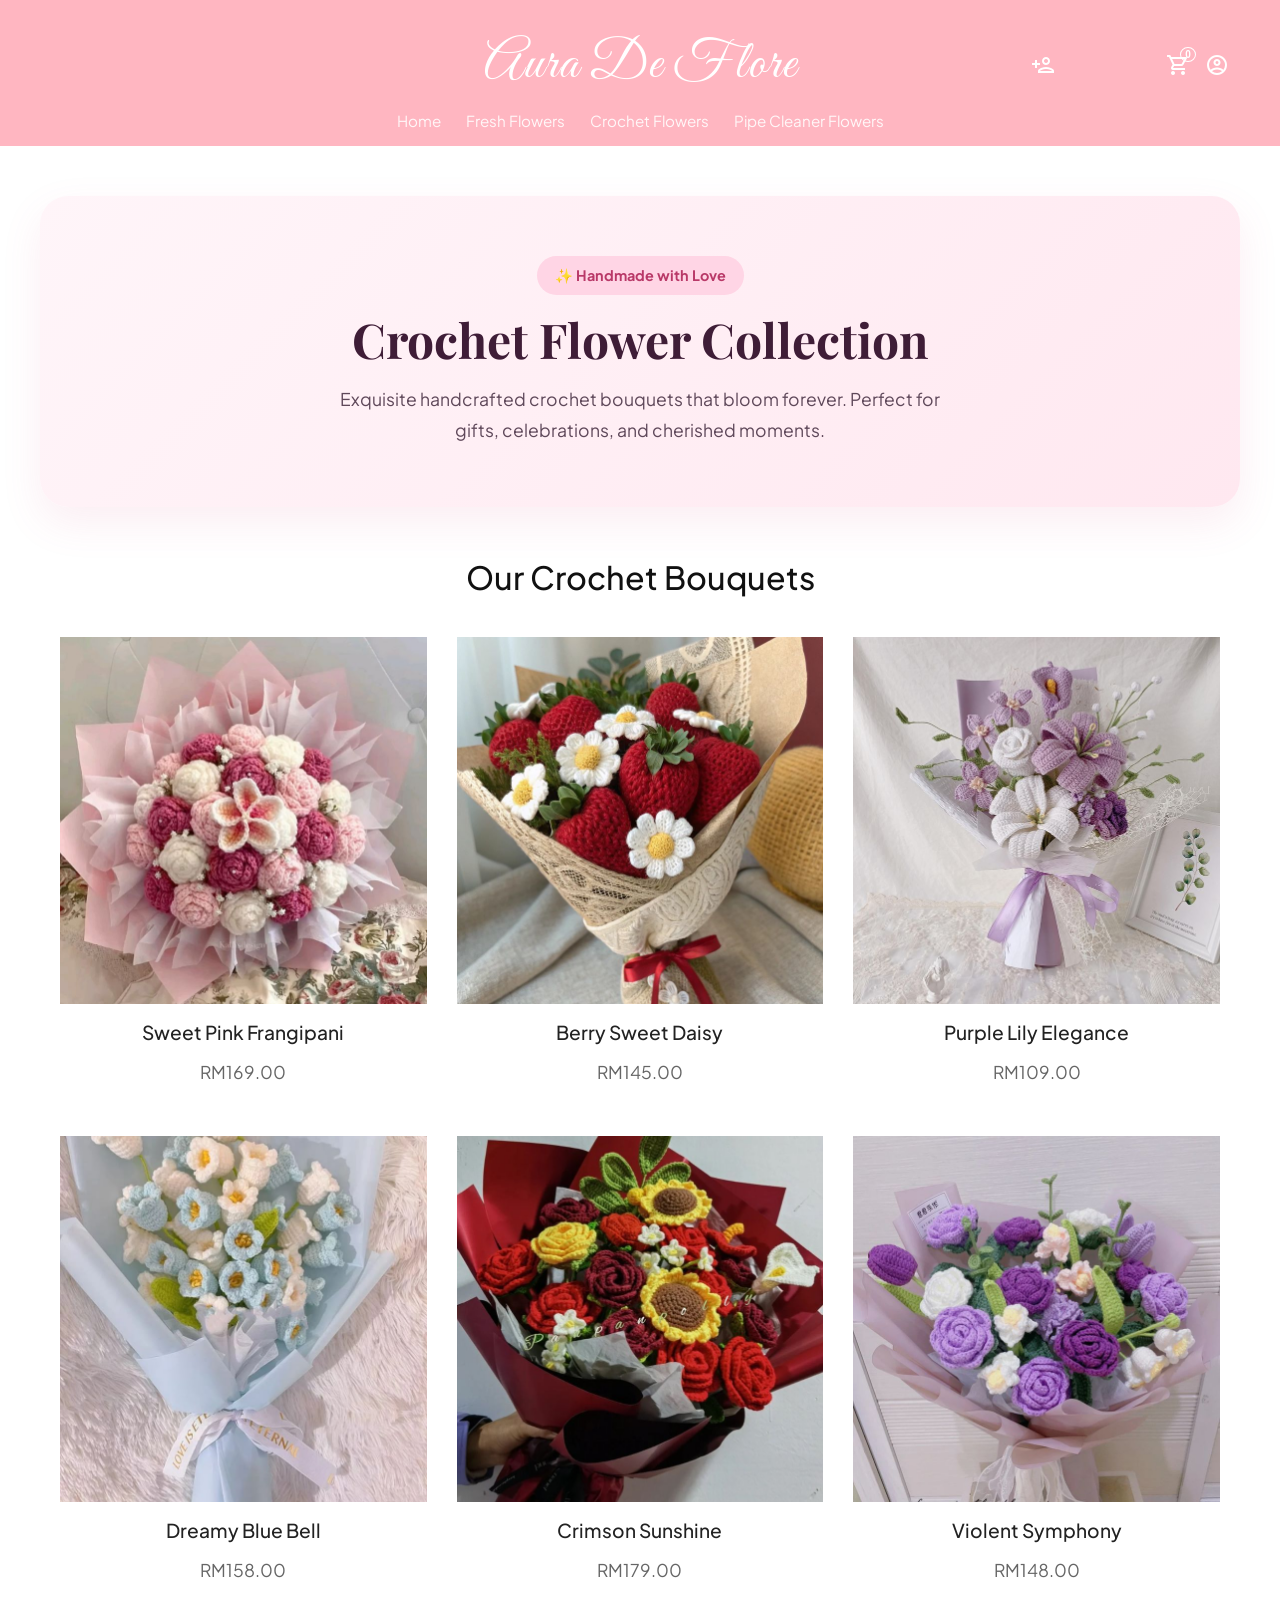
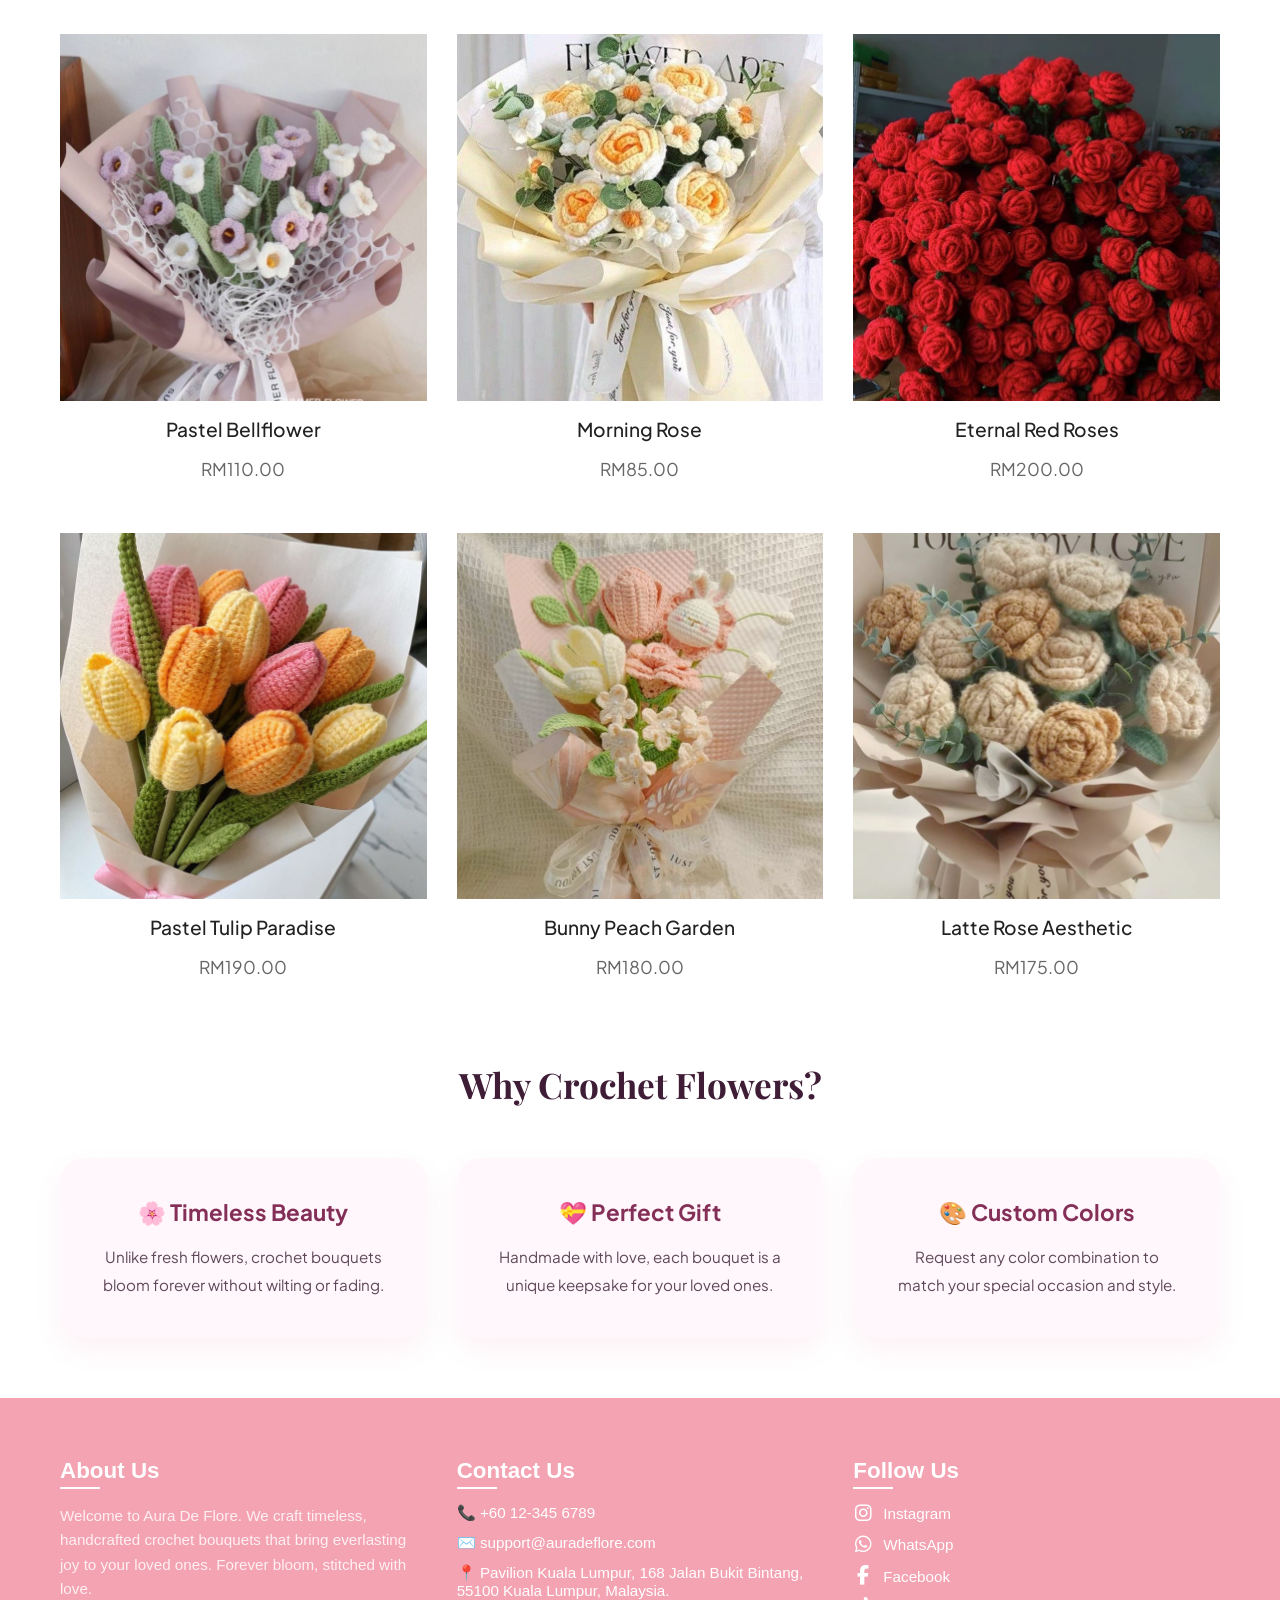
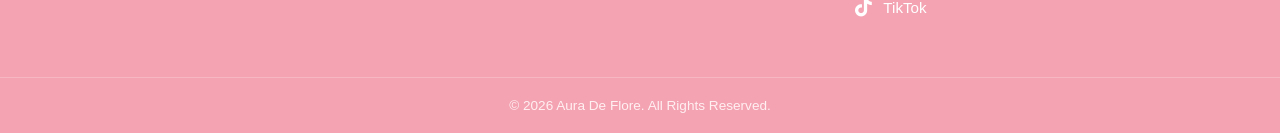
==== Crochetflower.html @ 22af2b73 "Add files via upload" ====
<!DOCTYPE html>
<html lang="en">
    <head>
        <meta charset="UTF-8">
        <meta name="viewport" content="width=device-width, initial-scale=1.0">
        <title>Aura De Flore - Crochet Flowers</title>
        <link rel="icon" type="image/png" href="flower image/9.jpg">
        <link href="https://fonts.googleapis.com/icon?family=Material+Icons+Outlined" rel="stylesheet">
        <link href="https://fonts.googleapis.com/css2?family=Plus+Jakarta+Sans:wght@300;400;500;600;700&family=Playfair+Display:wght@700&family=Great+Vibes&display=swap" rel="stylesheet">
        <link rel="stylesheet" href="https://cdnjs.cloudflare.com/ajax/libs/font-awesome/6.4.0/css/all.min.css">
        <link rel="stylesheet" href="crochet.css">
        <link rel="stylesheet" href="style.css">
    </head>
    <body>
        <header class="klcg-header">
            <div class="header-top">
                <div class="logo-text">Aura De Flore</div>
    
            <div class="header-icons">
                <button class="icon-btn">
                    <span class="material-icons-outlined">person_add_alt</span>
                </button>
                <button class="icon-btn">
                    <span class="material-icons-outlined">shopping_cart</span>
                    <span class="cart-badge">0</span>
                </button>
                <button class="icon-btn">
                    <span class="material-icons-outlined">account_circle</span>
                </button>
            </div>
        </div>
            <nav>
                <ul class="header-nav">
                    <li><a href="Homepage.html" class="nav-link">Home</a></li>
                    <li><a href="Freshflower.html" class="nav-link">Fresh Flowers</a></li>
                    <li><a href="Crochetflower.html" class="nav-link">Crochet Flowers</a></li>
                    <li><a href="Pipeflower.html" class="nav-link">Pipe Cleaner Flowers</a></li>
                </ul>
            </nav>
        </header>

        <main>
            <section class="crochet-hero">
                <div class="hero-content">
                    <span class="hero-badge">✨ Handmade with Love</span>
                    <h1 class="hero-title">Crochet Flower Collection</h1>
                    <p class="hero-description">Exquisite handcrafted crochet bouquets that bloom forever. Perfect for gifts, celebrations, and cherished moments.</p>
                </div>
            </section>

            <section class="products-section">
                <h2 class="section-title">Our Crochet Bouquets</h2>
                <div class="products-grid">
                    <div class="product-card">
                        <div class="product-image-box">
                            <img src="flower image/1.jpg" alt="Purple Crochet Bouquet">
                        </div>
                        <h3 class="product-title">Sweet Pink Frangipani</h3>
                        <p class="product-price">RM169.00</p>
                    </div>

                    <div class="product-card">
                        <div class="product-image-box">
                            <img src="flower image/2.jpg" alt="Pink Crochet Bouquet">
                        </div>
                        <h3 class="product-title">Berry Sweet Daisy</h3>
                        <p class="product-price">RM145.00</p>
                    </div>

                    <div class="product-card">
                        <div class="product-image-box">
                            <img src="flower image/3.jpg" alt="Tulip Crochet Bouquet">
                        </div>
                        <h3 class="product-title">Purple Lily Elegance</h3>
                        <p class="product-price">RM109.00</p>
                    </div>

                    <div class="product-card">
                        <div class="product-image-box">
                            <img src="flower image/4.jpg" alt="Mixed Crochet Flowers">
                        </div>
                        <h3 class="product-title">Dreamy Blue Bell</h3>
                        <p class="product-price">RM158.00</p>
                    </div>

                    <div class="product-card">
                        <div class="product-image-box">
                            <img src="flower image/5.jpg" alt="Combo Bouquet 1">
                        </div>
                        <h3 class="product-title">Crimson Sunshine</h3>
                        <p class="product-price">RM179.00</p>
                    </div>

                    <div class="product-card">
                        <div class="product-image-box">
                            <img src="flower image/6.jpg" alt="Combo Bouquet 2">
                        </div>
                        <h3 class="product-title">Violent Symphony</h3>
                        <p class="product-price">RM148.00</p>
                    </div>

                    <div class="product-card">
                        <div class="product-image-box">
                            <img src="flower image/7.jpg" alt="Combo Bouquet 3">
                        </div>
                        <h3 class="product-title">Pastel Bellflower</h3>
                        <p class="product-price">RM110.00</p>
                    </div>

                    <div class="product-card">
                        <div class="product-image-box">
                            <img src="flower image/8.jpg" alt="Blush Tulip">
                        </div>
                        <h3 class="product-title">Morning Rose</h3>
                        <p class="product-price">RM85.00</p>
                    </div>

                    <div class="product-card">
                        <div class="product-image-box">
                            <img src="flower image/9.jpg" alt="Sunny Crochet">
                        </div>
                        <h3 class="product-title">Eternal Red Roses</h3>
                        <p class="product-price">RM200.00</p>
                    </div>

                    <div class="product-card">
                        <div class="product-image-box">
                            <img src="flower image/10.jpg" alt="Red Crochet">
                        </div>
                        <h3 class="product-title">Pastel Tulip Paradise</h3>
                        <p class="product-price">RM190.00</p>
                    </div>

                    <div class="product-card">
                        <div class="product-image-box">
                            <img src="flower image/11.jpg" alt="Pipe Cleaner Flowers">
                        </div>
                        <h3 class="product-title">Bunny Peach Garden</h3>
                        <p class="product-price">RM180.00</p>
                    </div>

                    <div class="product-card">
                        <div class="product-image-box">
                            <img src="flower image/12.jpg" alt="Colorful Flowers">
                        </div>
                        <h3 class="product-title">Latte Rose Aesthetic</h3>
                        <p class="product-price">RM175.00</p>
                    </div>
                </div>
            </section>

            <section class="about-crochet">
                <h2>Why Crochet Flowers?</h2>
                <div class="about-grid">
                    <div class="about-item">
                        <h3>🌸 Timeless Beauty</h3>
                        <p>Unlike fresh flowers, crochet bouquets bloom forever without wilting or fading.</p>
                    </div>
                    <div class="about-item">
                        <h3>💝 Perfect Gift</h3>
                        <p>Handmade with love, each bouquet is a unique keepsake for your loved ones.</p>
                    </div>
                    <div class="about-item">
                        <h3>🎨 Custom Colors</h3>
                        <p>Request any color combination to match your special occasion and style.</p>
                    </div>
                </div>
            </section>
        </main>

        <footer class="main-footer">
            <div class="footer-container">
                <div class="footer-column about-col">
                    <h3>About Us</h3>
                    <p>Welcome to Aura De Flore. We craft timeless, handcrafted crochet bouquets that bring everlasting joy to your loved ones. Forever bloom, stitched with love.</p>
                </div>
                <div class="footer-column contact-col">
                    <h3>Contact Us</h3>
                    <p class="contact-item">📞 +60 12-345 6789</p>
                    <p class="contact-item">✉️ support@auradeflore.com</p>
                    <p class="contact-item">📍 Pavilion Kuala Lumpur, 168 Jalan Bukit Bintang, 55100 Kuala Lumpur, Malaysia.</p>
                </div>
                <div class="footer-column social-col">
                    <h3>Follow Us</h3>
                    <div class="social-icons">
                        <a href="https://instagram.com" target="_blank" class="social-btn">
                            <i class="fab fa-instagram"></i> <span>Instagram</span>
                        </a>
                        <a href="https://wa.me/60123456789" target="_blank" class="social-btn">
                            <i class="fab fa-whatsapp"></i> <span>WhatsApp</span>
                        </a>
                        <a href="https://facebook.com" target="_blank" class="social-btn">
                            <i class="fab fa-facebook-f"></i> <span>Facebook</span>
                        </a>
                        <a href="https://tiktok.com" target="_blank" class="social-btn">
                            <i class="fab fa-tiktok"></i> <span>TikTok</span>
                        </a>
                    </div>
                </div>
            </div>
            <div class="footer-bottom">
                <p>&copy; 2026 Aura De Flore. All Rights Reserved.</p>
            </div>
        </footer>
    </body>
</html>
---- crochet.css ----
/* Crochet-specific styles (restored) */
.crochet-hero {
    max-width: 1200px;
    margin: 50px auto;
    padding: 60px 20px;
    text-align: center;
    background: linear-gradient(135deg, #fff5f9 0%, #ffe8f0 100%);
    border-radius: 28px;
    box-shadow: 0 16px 40px rgba(212, 91, 136, 0.1);
}

.hero-badge {
    display: inline-block;
    background-color: #ffd5e5;
    color: #b93968;
    padding: 10px 18px;
    border-radius: 999px;
    font-weight: 700;
    margin-bottom: 18px;
    font-size: 0.9rem;
}

.hero-title {
    font-family: 'Playfair Display', serif;
    font-size: 3rem;
    color: #3f1d37;
    margin-bottom: 18px;
    line-height: 1.1;
}

.hero-description {
    font-size: 1.1rem;
    color: #5f485a;
    max-width: 600px;
    margin: 0 auto;
    line-height: 1.8;
}

.about-crochet {
    max-width: 1200px;
    margin: 60px auto;
    padding: 0 20px;
}

.about-crochet h2 {
    font-size: 2.2rem;
    text-align: center;
    margin-bottom: 50px;
    color: #3f1d37;
    font-family: 'Playfair Display', serif;
}

.about-grid {
    display: grid;
    grid-template-columns: repeat(3, 1fr);
    gap: 30px;
}

.about-item {
    background-color: #fff7fb;
    padding: 40px;
    border-radius: 24px;
    text-align: center;
    box-shadow: 0 12px 28px rgba(212, 91, 136, 0.08);
    transition: transform 0.3s ease;
}

.about-item:hover {
    transform: translateY(-6px);
}

.about-item h3 {
    font-size: 1.4rem;
    color: #842f57;
    margin-bottom: 16px;
}

.about-item p {
    color: #5f485a;
    line-height: 1.8;
    font-size: 0.95rem;
}
.header-top {
    display: flex;
    justify-content: space-between; /* Agihkan ruang sama rata antara Kiri, Tengah, Kanan */
    align-items: center;            /* Paksa semua benda duduk sebaris tegak (vertical center) */
    position: relative;
    width: 100%;
    padding: 20px 4%;               /* Lebih ruang atas/bawah untuk header top */
    min-height: 90px;               /* Pastikan header top tidak terlalu rapat */
    box-sizing: border-box;
}
---- style.css ----
* {
    margin: 0;
    padding: 0;
    box-sizing: border-box;
}

body {
    font-family: 'Plus Jakarta Sans', sans-serif;
    background-color: #ffffff;
}


.klcg-header {
    background-color: lightpink; 
    color: #ffffff;
    padding: 20px 4% 15px 4%;
    width: 100%;
}


.header-top {
    display: flex;
    justify-content: space-between; 
    align-items: center;         
    position: relative;
    width: 100%;
    padding: 15px 4%;               
    box-sizing: border-box;
    
}

.menu-btn-left {
    
    position:static;
    background: none;
    border: none;
    color: #ffffff;         
    cursor: pointer;
    display: flex;
    align-items: center;
    z-index: 20;
    flex: 1;                        
    justify-content: flex-start;    
}



.logo-text {
    font-family: 'Great Vibes', cursive; 
    font-size: 3.4rem; 
    font-weight: normal;
    letter-spacing: 1px;
    text-align:center;
    
    
    position: absolute;
    left: 50%;
    top: 50%;
    transform: translate(-50%, -50%); 
    
    width: auto;
    white-space: nowrap;            
    z-index: 10;
    
}

.header-icons {
    position: absolute;
    right: 0;
    display: flex;
    gap: 15px;
    align-items: center;
    justify-content: flex-end;
}

.icon-btn {
    background: none;
    border: none;
    color: #ffffff;
    cursor: pointer;
    position: relative;
    display: flex;
    align-items: center;
    justify-content: center;
}

.cart-badge {
    position: absolute;
    top: -6px;
    right: -6px;
    background-color: transparent;
    border: 1px solid #ffffff;
    color: #ffffff;
    font-size: 10px;
    padding: 1px 4px;
    border-radius: 50%;
    font-weight: 600;
}

.header-nav {
    display: flex;
    justify-content: center;
    gap: 25px;
    list-style: none;
}

.nav-link {
    color: #ffffff;
    text-decoration: none;
    font-size: 0.95rem;
    font-weight: 400;
    opacity: 0.9;
    transition: opacity 0.2s;
}

.nav-link:hover {
    opacity: 1;
    text-decoration: underline;
}


.banner-container {
    max-width: 1200px;
    margin: 30px auto;
    padding: 0 20px;
}


.hero-slider {
    width: 100%;
    position: relative;
    border-radius: 24px; 
    overflow: hidden;    
    box-shadow: 0 8px 24px rgba(0,0,0,0.05);
}

.slider-wrapper {
    display: flex;
    width: 100%;
    transition: transform 0.5s ease-in-out; 
}

.slide-item {
    min-width: 100%; 
    box-sizing: border-box;
}

.slide-item img {
    width: 100%;
    height: 380px;     
    object-fit: cover; 
    display: block;
}

/* Style Butang Kiri & Kanan */
.slider-btn {
    position: absolute;
    top: 50%;
    transform: translateY(-50%);
    background: rgba(255, 255, 255, 0.6);
    color: #333;
    border: none;
    font-size: 1.5rem;
    padding: 12px 16px;
    cursor: pointer;
    border-radius: 50%;
    transition: background 0.2s;
    z-index: 10;
}

.slider-btn:hover {
    background: rgba(255, 255, 255, 0.9);
}

.prev-btn { left: 15px; }
.next-btn { right: 15px; }


@media (max-width: 768px) {
    .slide-item img { height: 220px; }
    .slider-btn { padding: 8px 12px; font-size: 1rem; }
}

@media (max-width: 768px) {
    .logo-text {
        font-size: 1.8rem;
    }
    .header-nav {
        gap: 12px;
        flex-wrap: wrap;
    }
    .nav-link {
        font-size: 0.85rem;
    }
    .hero-banner-box img {
        height: 250px; 
    }
}


.products-section {
    max-width: 1200px;
    margin: 50px auto;
    padding: 0 20px;
}

.section-title {
    text-align: center;
    font-size: 2rem;
    font-weight: 500;
    margin-bottom: 40px;
    color: #111111;
}


.products-grid {
    display: grid;
    grid-template-columns: repeat(3, 1fr); 
    gap: 30px; 
}

.product-card {
    display: flex;
    flex-direction: column;
}

.product-image-box {
    width: 100%;
    aspect-ratio: 1 / 1; 
    overflow: hidden;
    margin-bottom: 15px;
}

.product-image-box img {
    width: 100%;
    height: 100%;
    object-fit: cover;
    display: block;
    transition: transform 0.3s ease;
}

.product-card:hover .product-image-box img {
    transform: scale(1.03);
}

.product-title {
    font-size: 1.2rem;
    font-weight: 500;
    line-height: 1.4;
    margin-bottom: 15px;
    color: #222222;
}

.product-price {
    font-size: 1.1rem;
    font-weight: 400;
    color: #666666;
    margin-bottom: 8px;
}

.product-rating {
    display: flex;
    align-items: center;
    gap: 8px;
    font-size: 0.85rem;
}

.rating-emoji {
    letter-spacing: -2px;
}

.rating-count {
    color: #666666;
}


@media (max-width: 768px) {
    .products-grid { grid-template-columns: 1fr; }
}



.slider-container {
    position: relative; 
}

.slider-overlay {
    position: absolute;
    top: 40%;
    left: 50%;
    transform: translate(-50%, -284%); 
    
    width: 80%; 
    text-align: center;
    z-index: 10; 
    pointer-events: none; 
}


.slider-overlay h2 {
    font-family: 'Great Vibes', cursive; 
    font-size: 4rem; 
    color: #ffffff !important; 
    font-weight: normal;
    text-shadow: 2px 2px 10px rgba(0, 0, 0, 0.5); 
}



.main-footer {
    background-color: #f3a3b2; 
    color: #ffffff;
    padding: 40px 0 20px 0;
    font-family: 'Poppins', sans-serif;
    margin-top: 50px; 
    width: 100%;
}


.footer-container {
    display: flex;
    justify-content: space-between;
    max-width: 1200px;
    margin: 0 auto;
    padding: 0 5%;
    flex-wrap: wrap; 
    gap: 30px;
}


.footer-column {
    flex: 1;
    min-width: 250px; 
}

.footer-column h3 {
    font-size: 1.4rem;
    margin-bottom: 20px;
    position: relative;
    font-weight: 600;
}


.footer-column h3::after {
    content: '';
    position: absolute;
    left: 0;
    bottom: -5px;
    width: 40px;
    height: 2px;
    background-color: #ffffff;
}


.about-col p {
    font-size: 0.95rem;
    line-height: 1.6;
    color: #fff0f2; 
}


.contact-item {
    margin-bottom: 12px;
    font-size: 0.95rem;
}


.social-icons {
    display: flex;
    flex-direction: column; 
    gap: 12px;
}

.social-btn {
    color: #ffffff;
    text-decoration: none;
    font-size: 0.95rem;
    display: flex;
    align-items: center;
    gap: 10px;
    transition: all 0.3s ease;
}


.social-btn:hover {
    transform: translateX(5px);
    color: #fff0f2;
    opacity: 0.8;
}


.footer-bottom {
    text-align: center;
    border-top: 1px solid rgba(255, 255, 255, 0.2);
    margin-top: 40px;
    padding-top: 20px;
    font-size: 0.85rem;
    color: #fff0f2;
}
.social-btn i {
    font-size: 1.2rem; 
    width: 20px;       
    text-align: center;
}


a.product-link, 
a.product-link:visited {
    text-decoration: none !important;
    border-bottom: none !important;
    color: #333333 !important; 
}


a.product-link:active {
    text-decoration: none !important;
    border-bottom: none !important;
    color: #333333 !important;
}


a.product-link:hover {
    text-decoration: none !important;
    border-bottom: none !important;
}

/* Buang garisan bawah and kekalkan warna tulisan asal untuk link satu kotak */
.product-card-link {
    text-decoration: none !important;
    color: inherit !important;
    display: block;
}

/* Kotak kad produk bagi center */
.product-card {
    display: flex !important;
    flex-direction: column !important;
    align-items: center !important;
    text-align: center !important;
    padding-bottom: 15px;
}

/* Rupa butang maroon palsu yang nampak tulen */
.btn-maroon-fake {
    display: inline-block !important;
    background-color: #7A1C2E !important;
    color: white !important;
    padding: 10px 25px !important;
    margin-top: 15px !important;
    font-size: 0.9rem !important;
    font-weight: bold !important;
    border-radius: 25px !important;
    width: fit-content !important;
    transition: all 0.3s ease !important;
}

/* Kesan hover bila customer sentuh kotak kad */
.product-card-link:hover .btn-maroon-fake {
    background-color: #5C1321 !important;
    transform: scale(1.05) !important;
}

/* Crochet-specific styles (restored) */
.crochet-hero {
    max-width: 1200px;
    margin: 50px auto;
    padding: 60px 20px;
    text-align: center;
    background: linear-gradient(135deg, #fff5f9 0%, #ffe8f0 100%);
    border-radius: 28px;
    box-shadow: 0 16px 40px rgba(212, 91, 136, 0.1);
}

.hero-badge {
    display: inline-block;
    background-color: #ffd5e5;
    color: #b93968;
    padding: 10px 18px;
    border-radius: 999px;
    font-weight: 700;
    margin-bottom: 18px;
    font-size: 0.9rem;
}

.hero-title {
    font-family: 'Playfair Display', serif;
    font-size: 3rem;
    color: #3f1d37;
    margin-bottom: 18px;
    line-height: 1.1;
}

.hero-description {
    font-size: 1.1rem;
    color: #5f485a;
    max-width: 600px;
    margin: 0 auto;
    line-height: 1.8;
}

/* Pastikan class container footer kau ada flex biar dia bahagi 4 column rata */
.footer-container {
    display: flex;
    justify-content: space-between;
    align-items: flex-start;
    flex-wrap: wrap; /* Supaya kalau skrin kecik/tablet, dia auto turun bawah tak pecah */
    gap: 20px;
}

/* --- PAKSA FOOTER JADI 4 COLUMN SEBARIS --- */
footer .footer-container {
    display: flex !important;
    flex-direction: row !important;
    justify-content: space-between !important;
    align-items: flex-start !important;
    flex-wrap: wrap !important; /* Biar kalau skrin kecik dia auto adjust */
    gap: 30px !important;
    max-width: 1200px;
    margin: 0 auto;
    padding: 20px;
}

/* Set lebar setiap column biar saiz dia ngam-ngam belaka */
.footer-section {
    flex: 1 1 0 px !important;
    min-width: 200px !important; /* Jaga saiz minimum biar tak himpit */
    margin-bottom: 20px;
    box-sizing: border-box;
}

/* Hilangkan dot/bullet list dekat operating hours */
.footer-section.hours ul {
    list-style: none !important;
    padding: 0 !important;
    margin: 0 !important;
    line-height: 1.8;
    color: white;
}
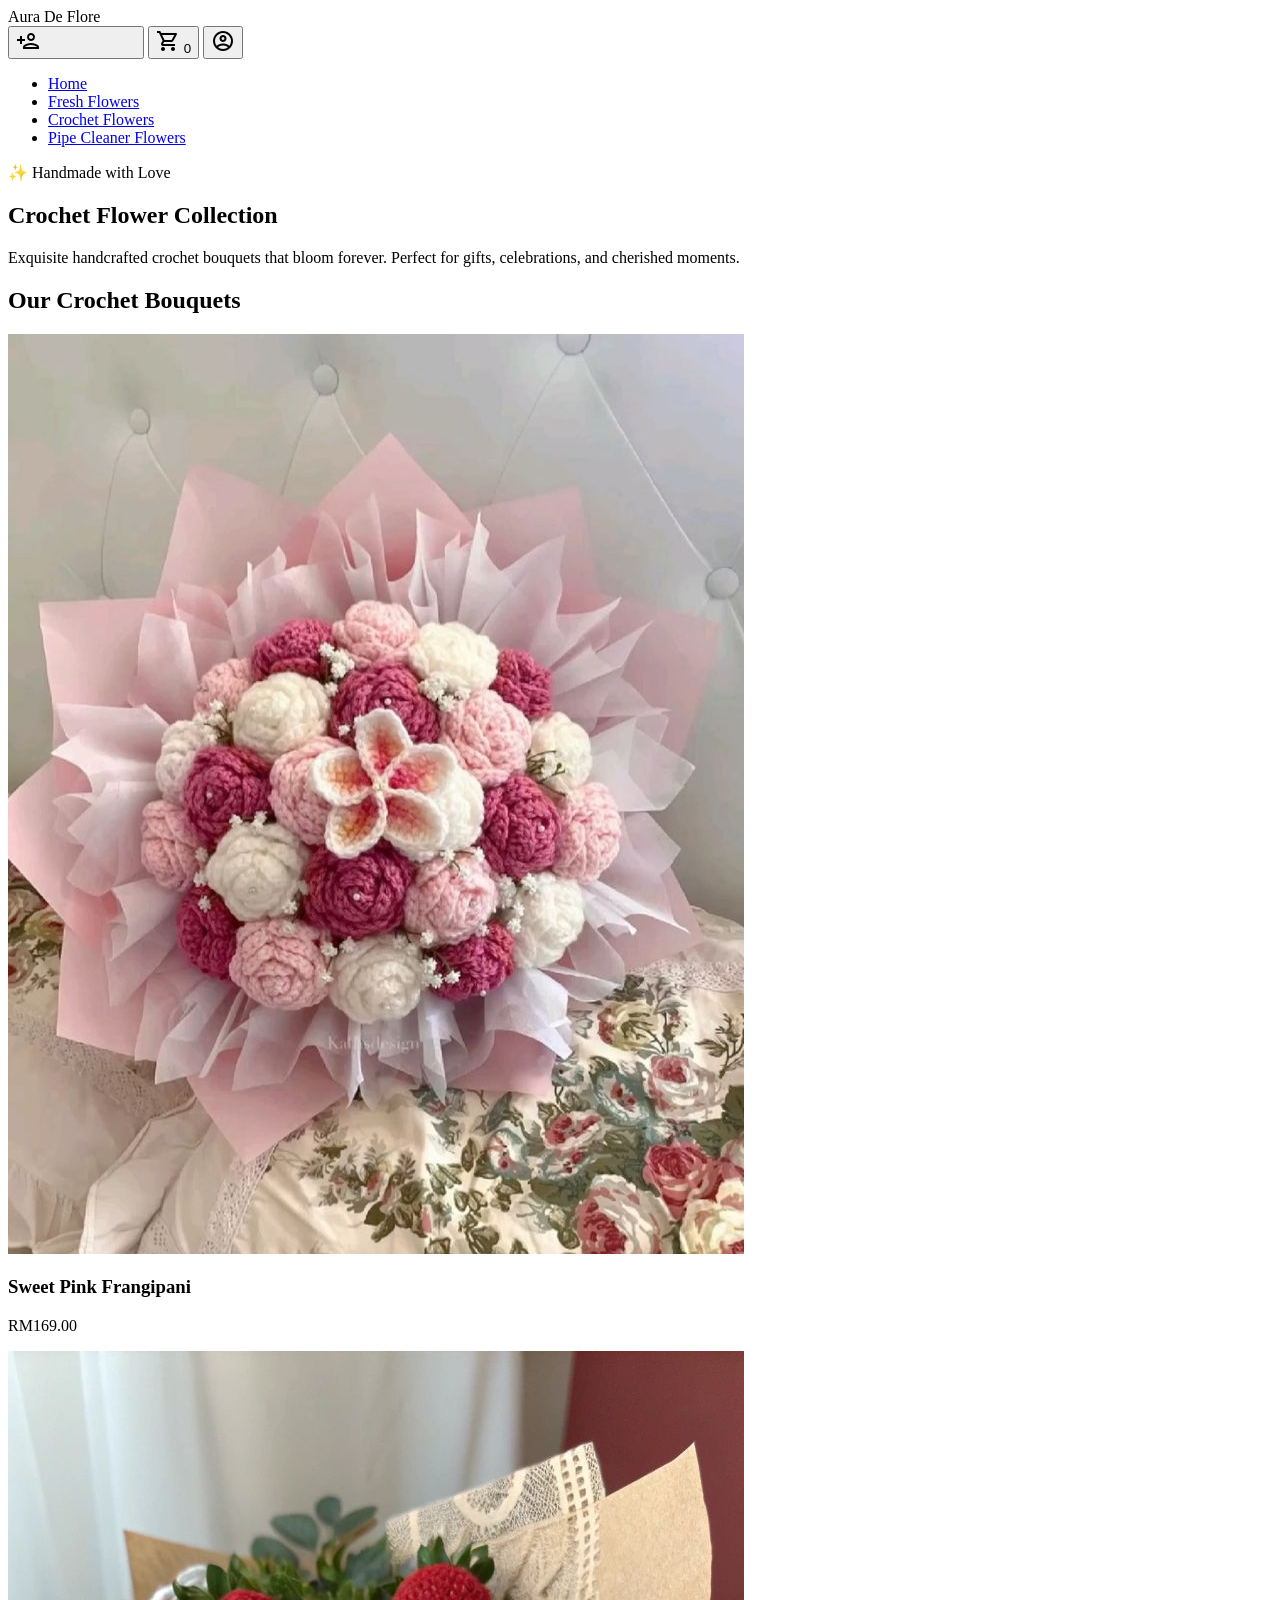
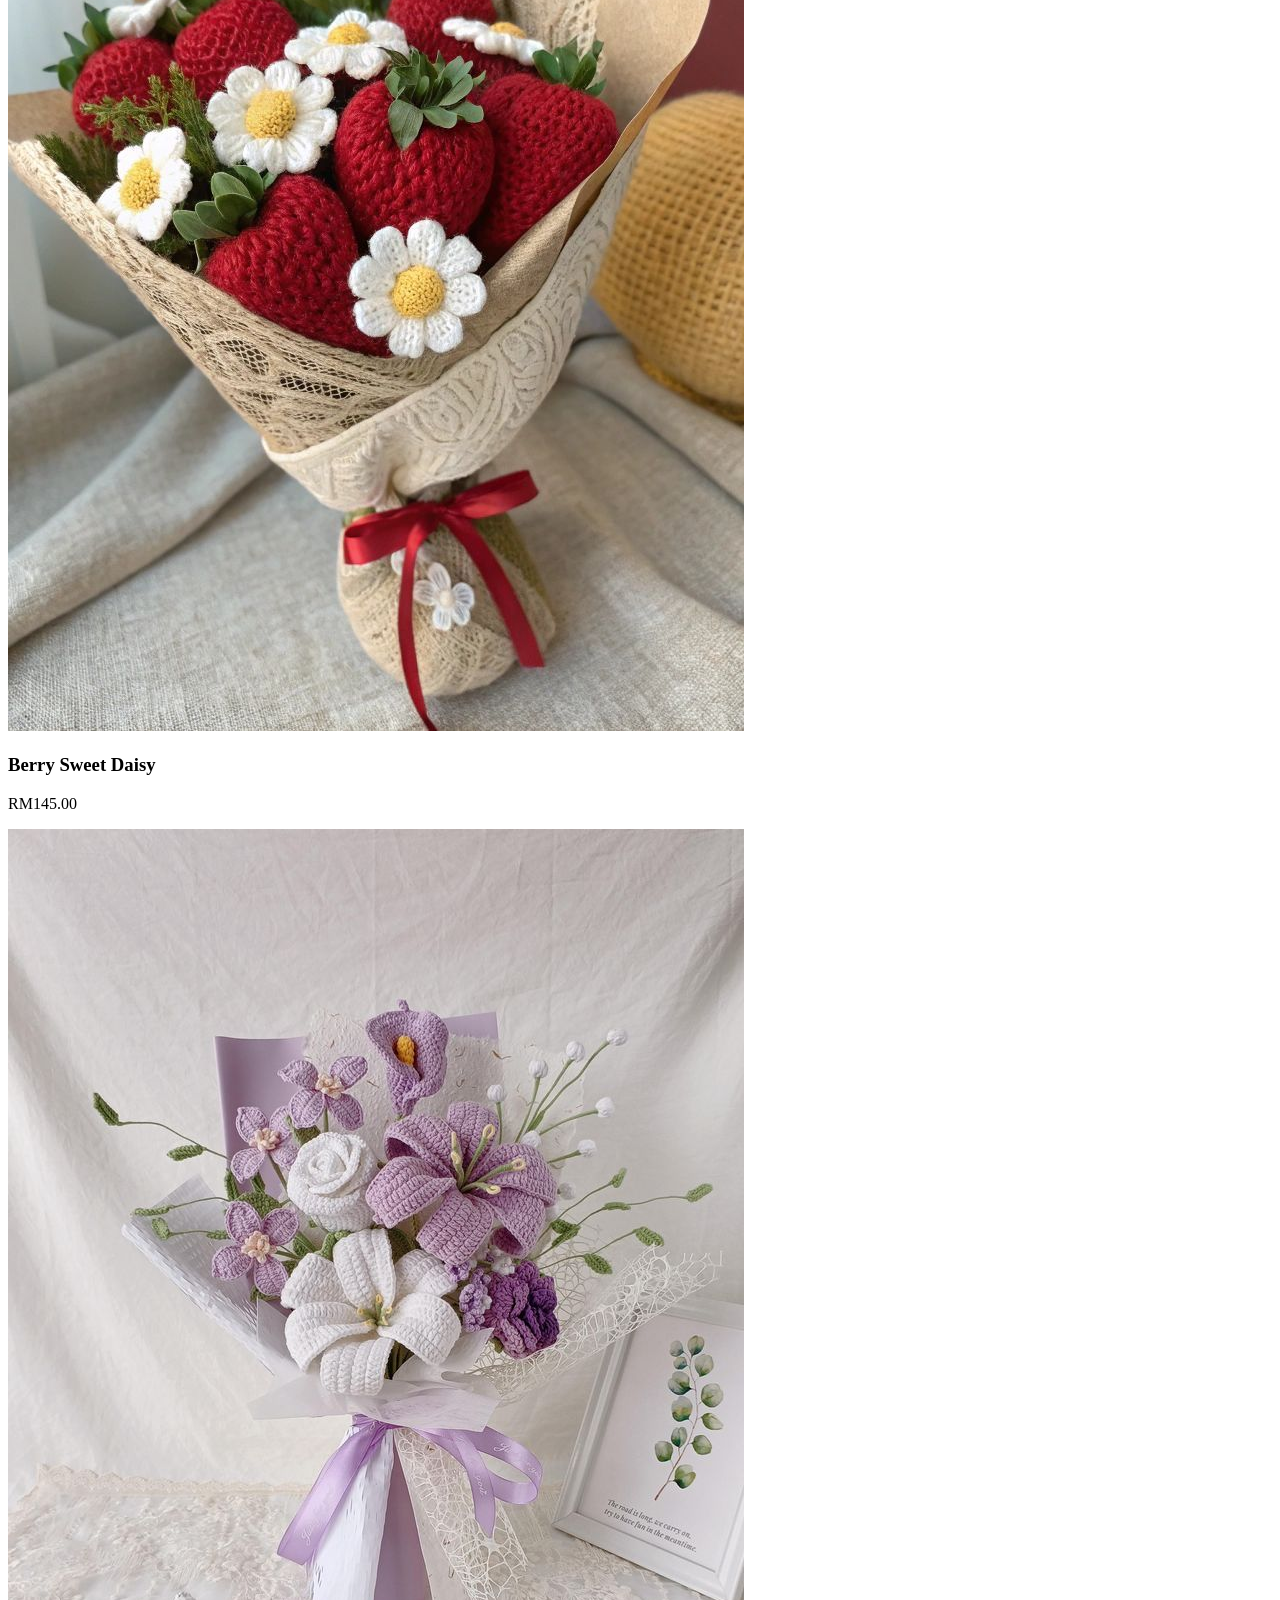
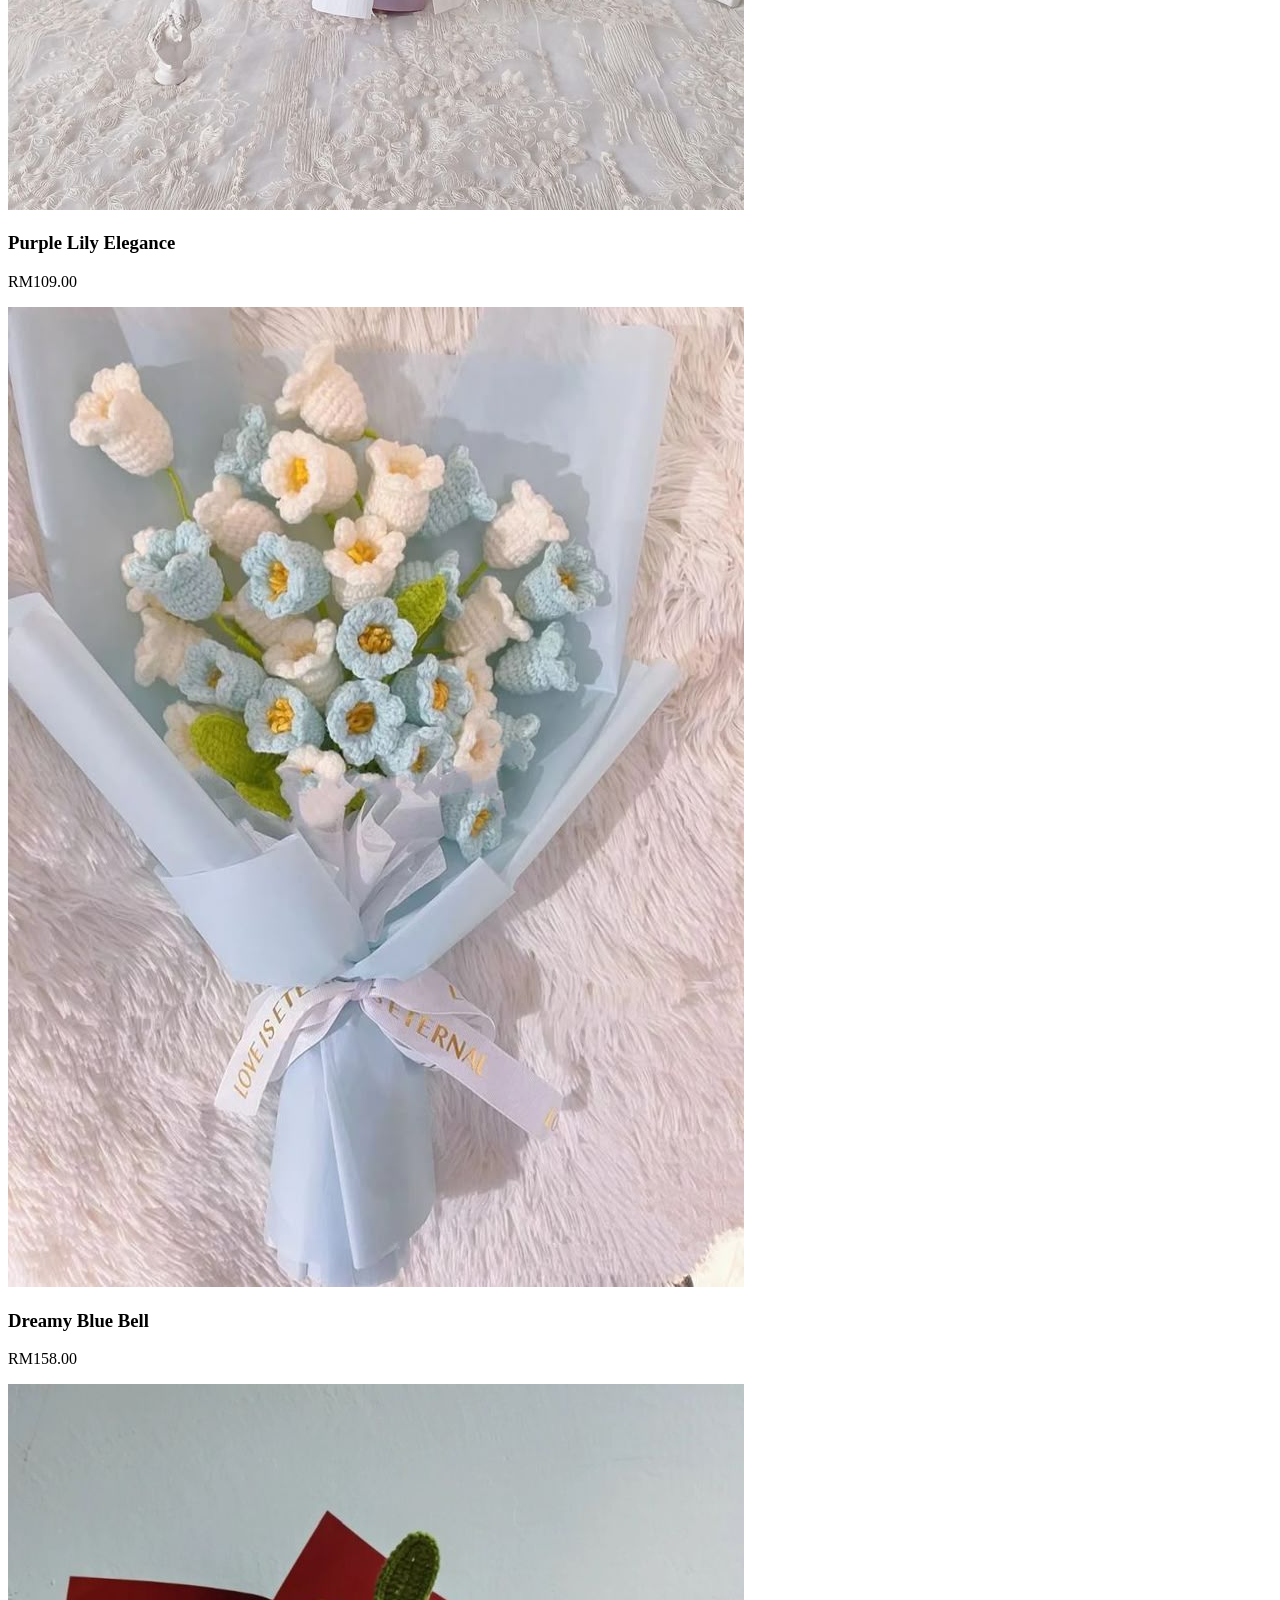
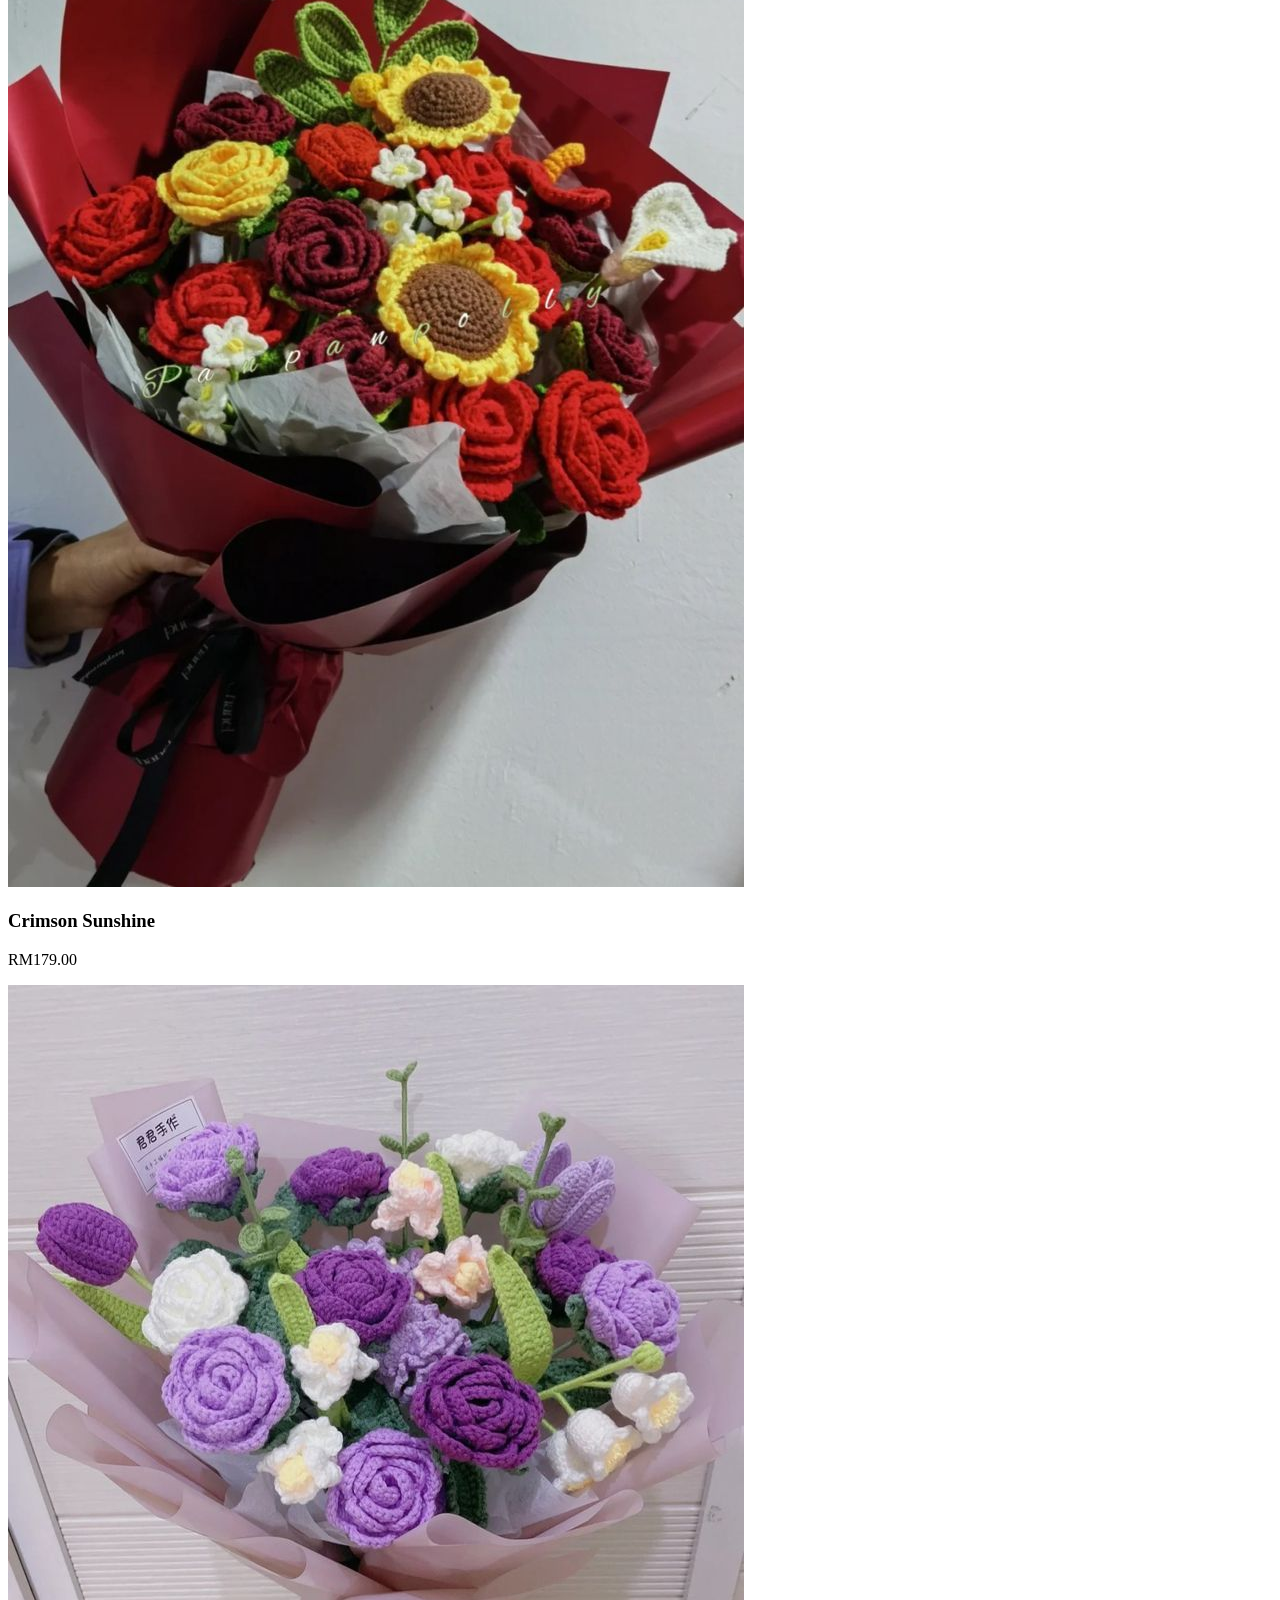
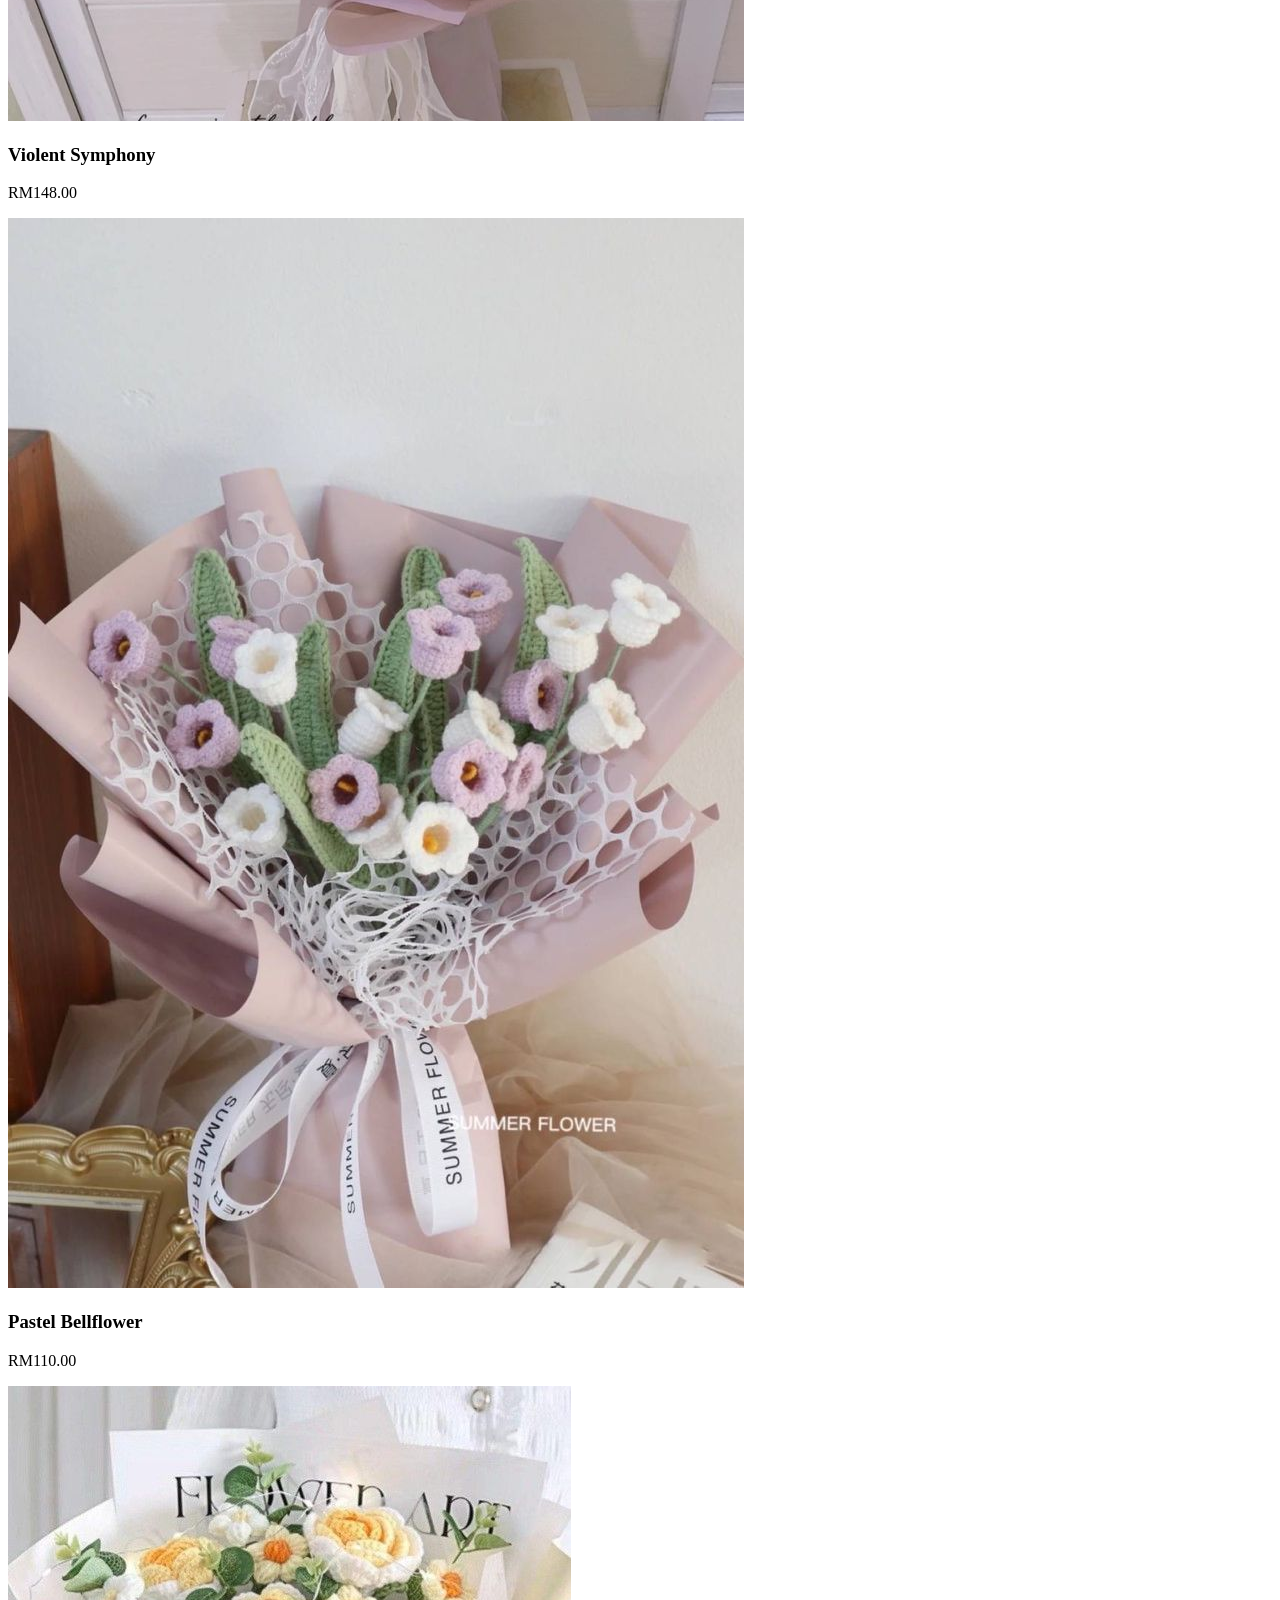
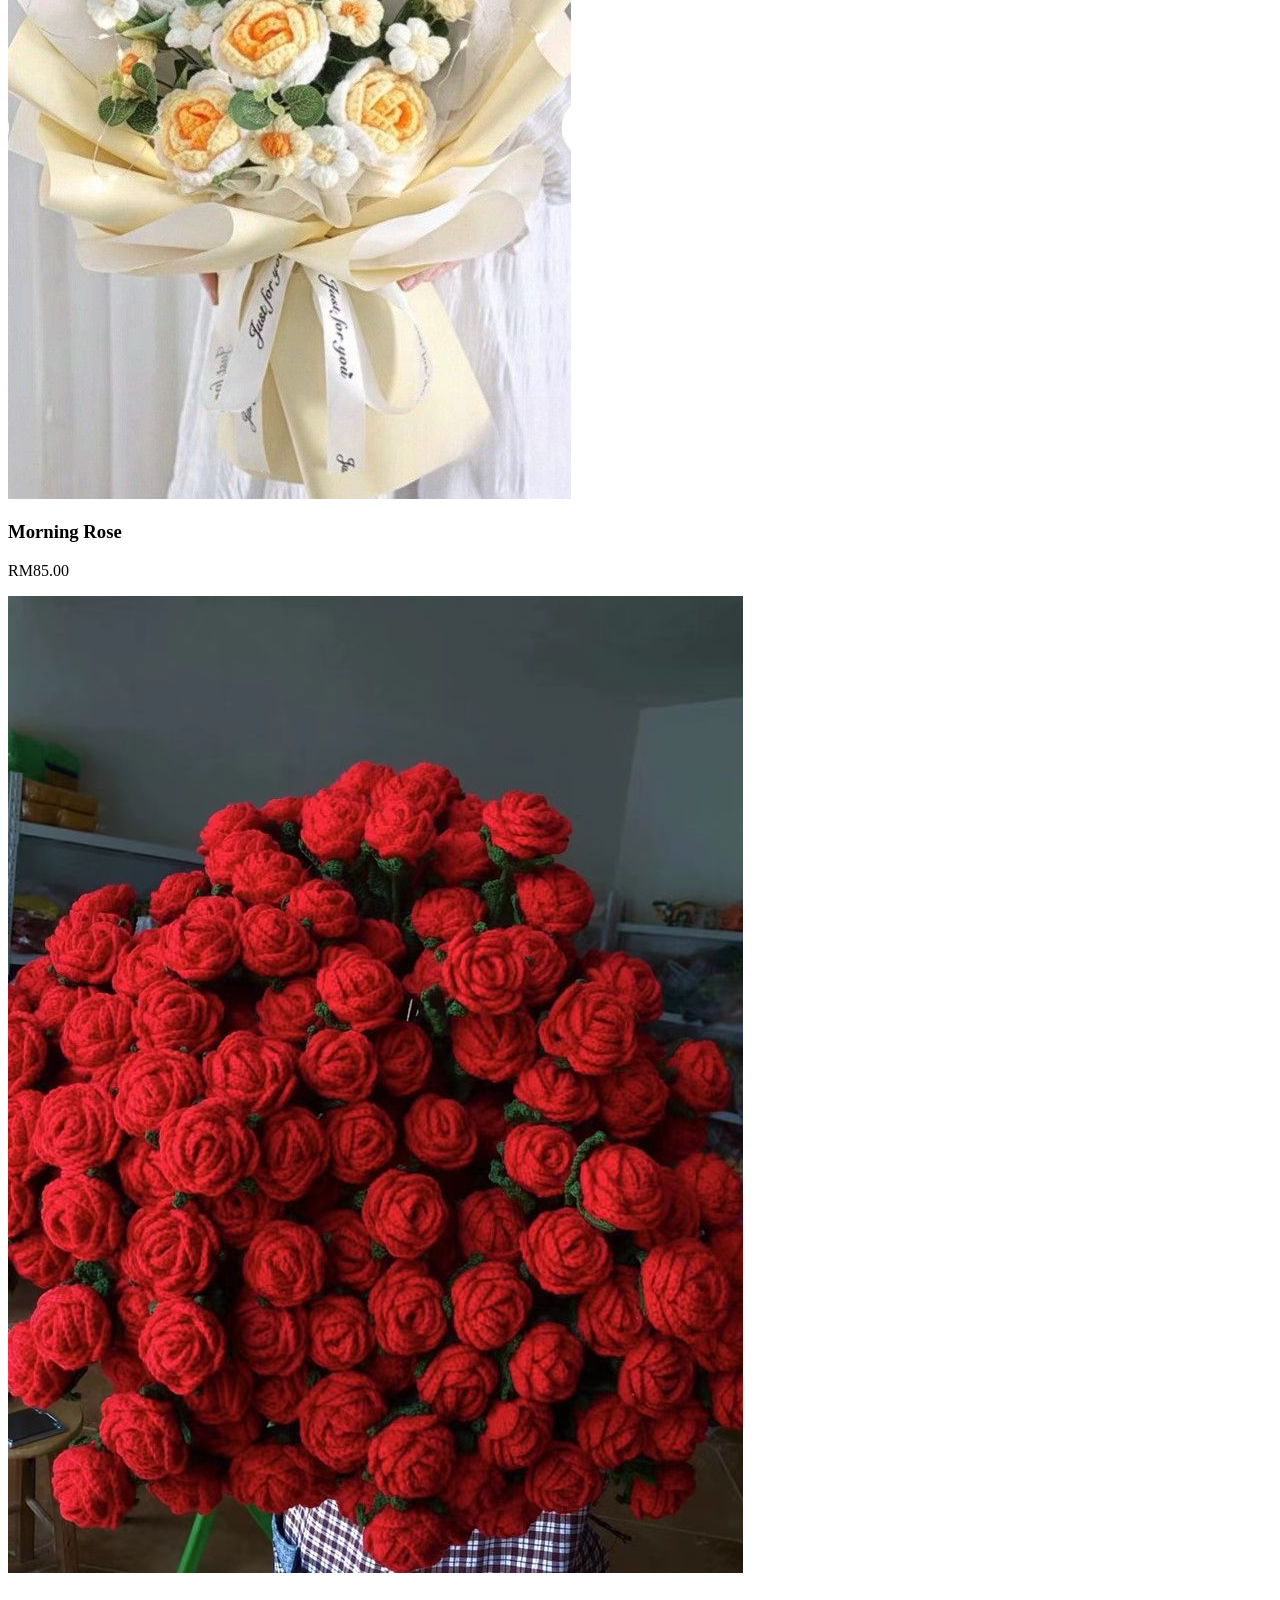
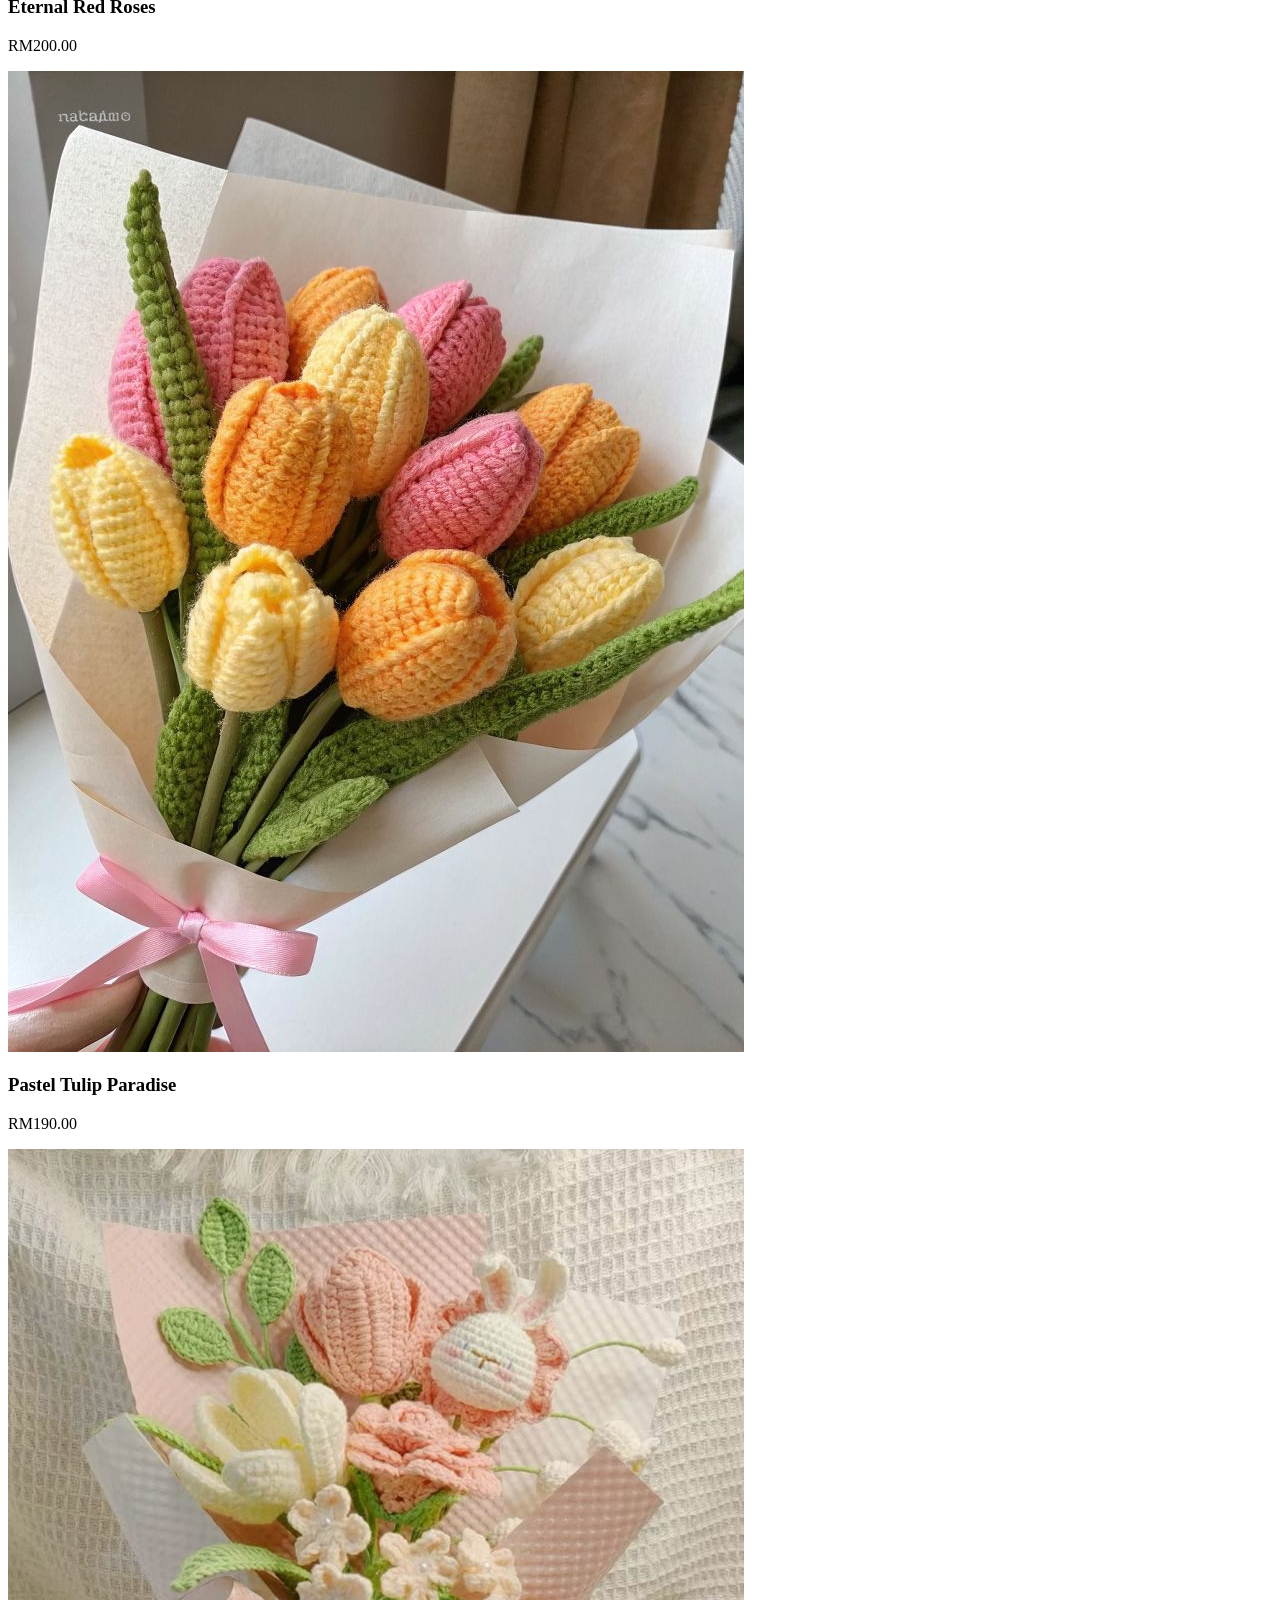
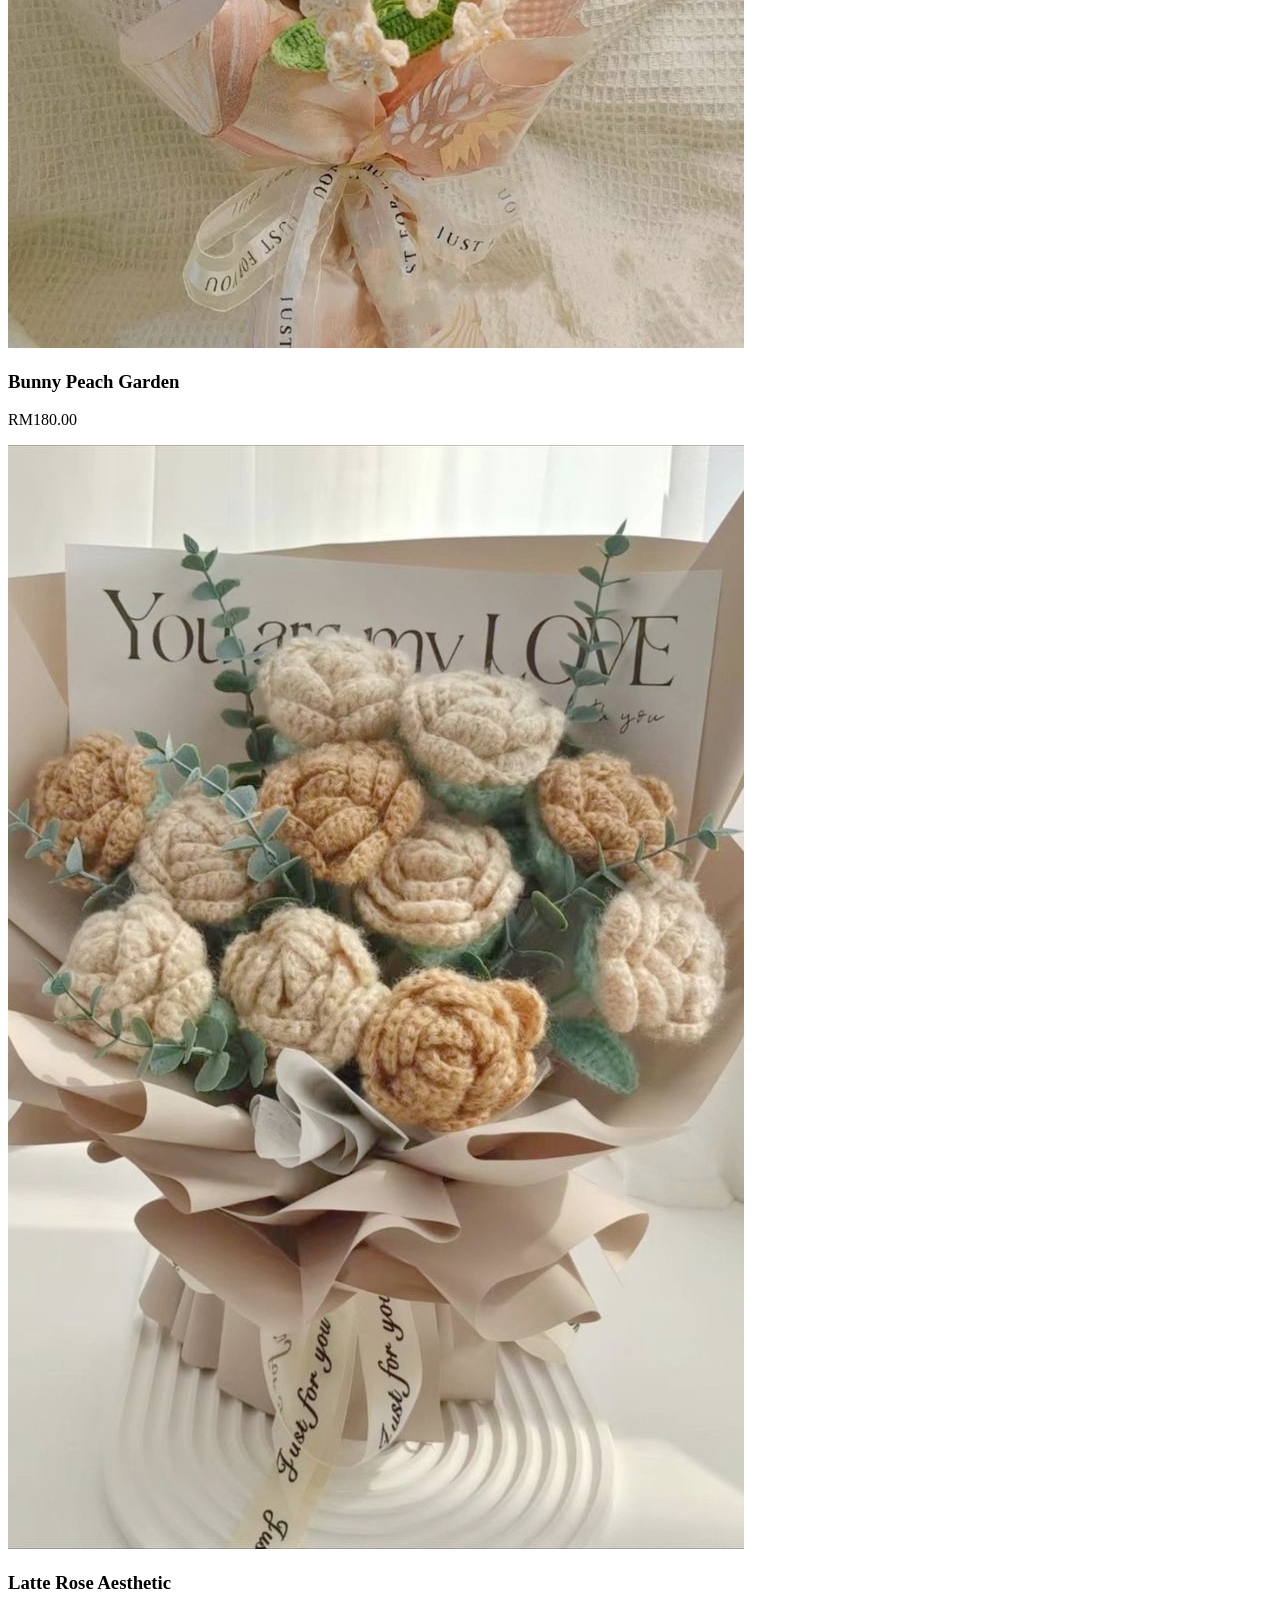
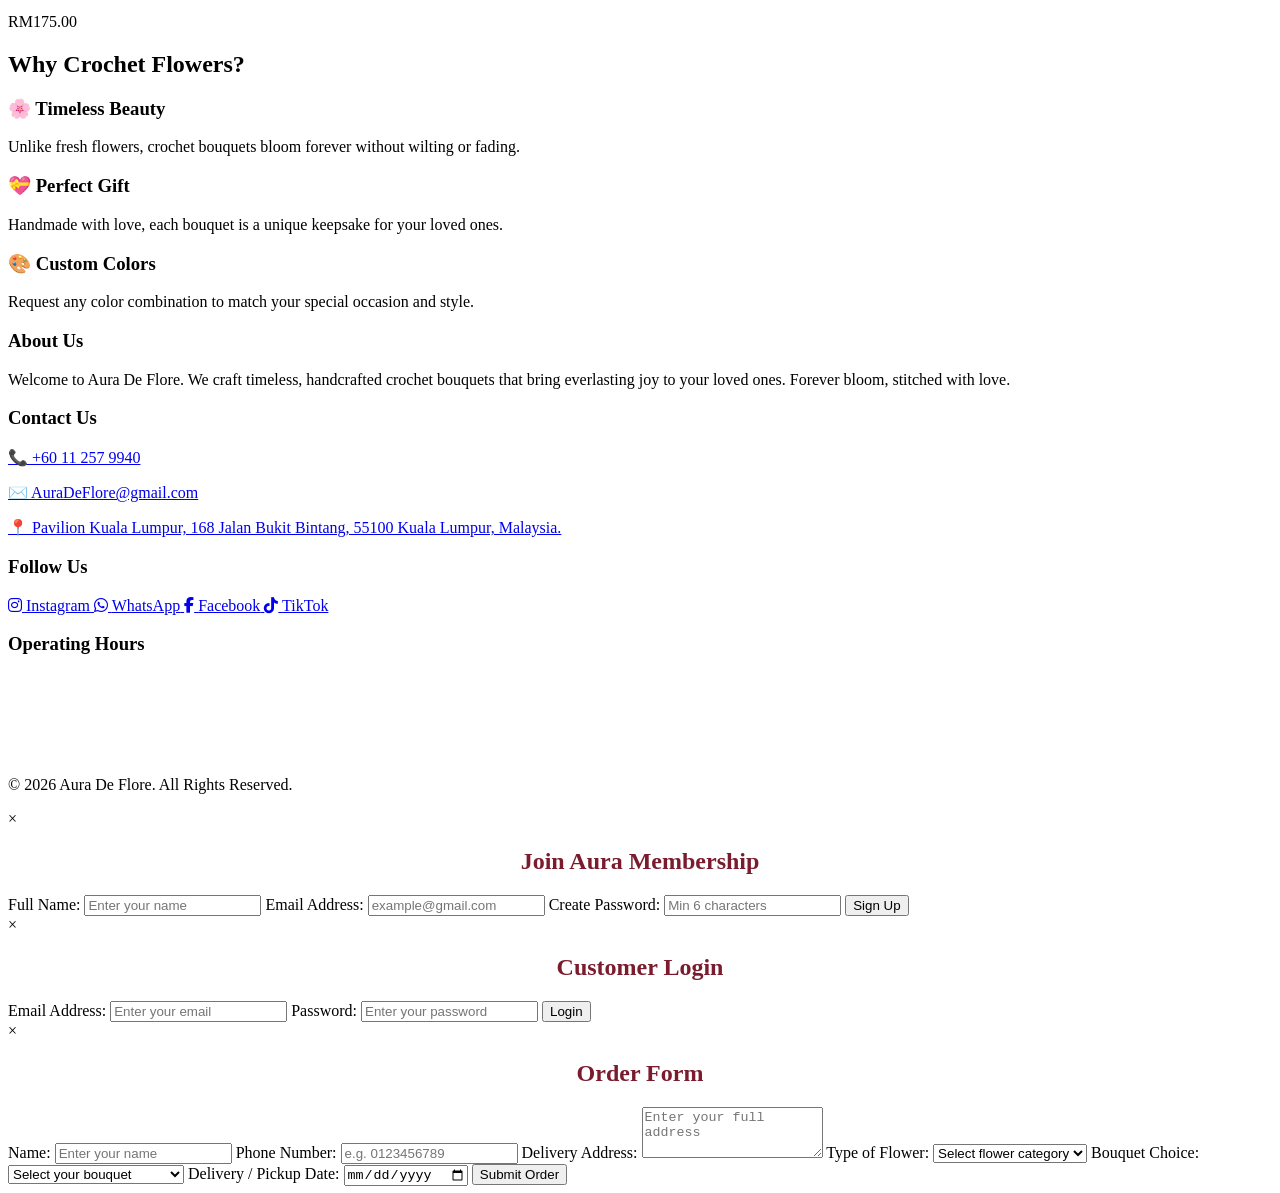
==== commit 88031634: "Add files via upload" ====
--- a/Crochetflower.html
+++ b/Crochetflower.html
@@ -4,12 +4,12 @@
         <meta charset="UTF-8">
         <meta name="viewport" content="width=device-width, initial-scale=1.0">
         <title>Aura De Flore - Crochet Flowers</title>
-        <link rel="icon" type="image/png" href="flower image/9.jpg">
+        <link rel="icon" type="image/png" href="../flower image/9.jpg">
         <link href="https://fonts.googleapis.com/icon?family=Material+Icons+Outlined" rel="stylesheet">
         <link href="https://fonts.googleapis.com/css2?family=Plus+Jakarta+Sans:wght@300;400;500;600;700&family=Playfair+Display:wght@700&family=Great+Vibes&display=swap" rel="stylesheet">
         <link rel="stylesheet" href="https://cdnjs.cloudflare.com/ajax/libs/font-awesome/6.4.0/css/all.min.css">
-        <link rel="stylesheet" href="crochet.css">
-        <link rel="stylesheet" href="style.css">
+        <link rel="stylesheet" href="../css/crochet.css">
+        <link rel="stylesheet" href="../css/style.css">
     </head>
     <body>
         <header class="klcg-header">
@@ -17,21 +17,21 @@
                 <div class="logo-text">Aura De Flore</div>
     
             <div class="header-icons">
-                <button class="icon-btn">
+                <button class="icon-btn" onclick="openRegister()">
                     <span class="material-icons-outlined">person_add_alt</span>
                 </button>
-                <button class="icon-btn">
+                <button class="icon-btn" onclick="openCart()">
                     <span class="material-icons-outlined">shopping_cart</span>
                     <span class="cart-badge">0</span>
                 </button>
-                <button class="icon-btn">
+                <button class="icon-btn" onclick="openLogin()">
                     <span class="material-icons-outlined">account_circle</span>
                 </button>
             </div>
         </div>
             <nav>
                 <ul class="header-nav">
-                    <li><a href="Homepage.html" class="nav-link">Home</a></li>
+                    <li><a href="index.html" class="nav-link">Home</a></li>
                     <li><a href="Freshflower.html" class="nav-link">Fresh Flowers</a></li>
                     <li><a href="Crochetflower.html" class="nav-link">Crochet Flowers</a></li>
                     <li><a href="Pipeflower.html" class="nav-link">Pipe Cleaner Flowers</a></li>
@@ -53,7 +53,7 @@
                 <div class="products-grid">
                     <div class="product-card">
                         <div class="product-image-box">
-                            <img src="flower image/1.jpg" alt="Purple Crochet Bouquet">
+                            <img src="../flower image/1.jpg" alt="Purple Crochet Bouquet">
                         </div>
                         <h3 class="product-title">Sweet Pink Frangipani</h3>
                         <p class="product-price">RM169.00</p>
@@ -61,7 +61,7 @@
 
                     <div class="product-card">
                         <div class="product-image-box">
-                            <img src="flower image/2.jpg" alt="Pink Crochet Bouquet">
+                            <img src="../flower image/2.jpg" alt="Pink Crochet Bouquet">
                         </div>
                         <h3 class="product-title">Berry Sweet Daisy</h3>
                         <p class="product-price">RM145.00</p>
@@ -69,7 +69,7 @@
 
                     <div class="product-card">
                         <div class="product-image-box">
-                            <img src="flower image/3.jpg" alt="Tulip Crochet Bouquet">
+                            <img src="../flower image/3.jpg" alt="Tulip Crochet Bouquet">
                         </div>
                         <h3 class="product-title">Purple Lily Elegance</h3>
                         <p class="product-price">RM109.00</p>
@@ -77,7 +77,7 @@
 
                     <div class="product-card">
                         <div class="product-image-box">
-                            <img src="flower image/4.jpg" alt="Mixed Crochet Flowers">
+                            <img src="../flower image/4.jpg" alt="Mixed Crochet Flowers">
                         </div>
                         <h3 class="product-title">Dreamy Blue Bell</h3>
                         <p class="product-price">RM158.00</p>
@@ -85,7 +85,7 @@
 
                     <div class="product-card">
                         <div class="product-image-box">
-                            <img src="flower image/5.jpg" alt="Combo Bouquet 1">
+                            <img src="../flower image/5.jpg" alt="Combo Bouquet 1">
                         </div>
                         <h3 class="product-title">Crimson Sunshine</h3>
                         <p class="product-price">RM179.00</p>
@@ -93,7 +93,7 @@
 
                     <div class="product-card">
                         <div class="product-image-box">
-                            <img src="flower image/6.jpg" alt="Combo Bouquet 2">
+                            <img src="../flower image/6.jpg" alt="Combo Bouquet 2">
                         </div>
                         <h3 class="product-title">Violent Symphony</h3>
                         <p class="product-price">RM148.00</p>
@@ -101,7 +101,7 @@
 
                     <div class="product-card">
                         <div class="product-image-box">
-                            <img src="flower image/7.jpg" alt="Combo Bouquet 3">
+                            <img src="../flower image/7.jpg" alt="Combo Bouquet 3">
                         </div>
                         <h3 class="product-title">Pastel Bellflower</h3>
                         <p class="product-price">RM110.00</p>
@@ -109,7 +109,7 @@
 
                     <div class="product-card">
                         <div class="product-image-box">
-                            <img src="flower image/8.jpg" alt="Blush Tulip">
+                            <img src="../flower image/8.jpg" alt="Blush Tulip">
                         </div>
                         <h3 class="product-title">Morning Rose</h3>
                         <p class="product-price">RM85.00</p>
@@ -117,7 +117,7 @@
 
                     <div class="product-card">
                         <div class="product-image-box">
-                            <img src="flower image/9.jpg" alt="Sunny Crochet">
+                            <img src="../flower image/9.jpg" alt="Sunny Crochet">
                         </div>
                         <h3 class="product-title">Eternal Red Roses</h3>
                         <p class="product-price">RM200.00</p>
@@ -125,7 +125,7 @@
 
                     <div class="product-card">
                         <div class="product-image-box">
-                            <img src="flower image/10.jpg" alt="Red Crochet">
+                            <img src="../flower image/10.jpg" alt="Red Crochet">
                         </div>
                         <h3 class="product-title">Pastel Tulip Paradise</h3>
                         <p class="product-price">RM190.00</p>
@@ -133,7 +133,7 @@
 
                     <div class="product-card">
                         <div class="product-image-box">
-                            <img src="flower image/11.jpg" alt="Pipe Cleaner Flowers">
+                            <img src="../flower image/11.jpg" alt="Pipe Cleaner Flowers">
                         </div>
                         <h3 class="product-title">Bunny Peach Garden</h3>
                         <p class="product-price">RM180.00</p>
@@ -141,13 +141,15 @@
 
                     <div class="product-card">
                         <div class="product-image-box">
-                            <img src="flower image/12.jpg" alt="Colorful Flowers">
+                            <img src="../flower image/12.jpg" alt="Colorful Flowers">
                         </div>
                         <h3 class="product-title">Latte Rose Aesthetic</h3>
                         <p class="product-price">RM175.00</p>
                     </div>
                 </div>
             </section>
+            
+             <script src="../js/script.js"></script>
 
             <section class="about-crochet">
                 <h2>Why Crochet Flowers?</h2>
@@ -176,9 +178,13 @@
                 </div>
                 <div class="footer-column contact-col">
                     <h3>Contact Us</h3>
-                    <p class="contact-item">📞 +60 12-345 6789</p>
-                    <p class="contact-item">✉️ support@auradeflore.com</p>
-                    <p class="contact-item">📍 Pavilion Kuala Lumpur, 168 Jalan Bukit Bintang, 55100 Kuala Lumpur, Malaysia.</p>
+                     <p><a href="https://wa.me/60112579940" target="_blank">📞 +60 11 257 9940</a></p>
+                     <p><a href="mailto:AuraDeFlore@gmail.com">✉️ AuraDeFlore@gmail.com</a></p>
+                     <p>
+       <a href="https://www.google.com/maps/search/?api=1&query=Pavilion+Kuala+Lumpur+168+Jalan+Bukit+Bintang+55100+Kuala+Lumpur" target="_blank" class="footer-maps-link">
+         📍 Pavilion Kuala Lumpur, 168 Jalan Bukit Bintang, 55100 Kuala Lumpur, Malaysia.
+    </a>
+</p>
                 </div>
                 <div class="footer-column social-col">
                     <h3>Follow Us</h3>
@@ -197,10 +203,135 @@
                         </a>
                     </div>
                 </div>
+                <div class="footer-column hours-col">
+    <h3>Operating Hours</h3>
+    <ul style="list-style: none; padding: 0; margin: 0; color: white; line-height: 1.8;">
+        <li><span style="font-weight: bold;">Mon - Fri:</span> 12:00 AM - 10:00 PM</li>
+        <li><span style="font-weight: bold;">Sat - Sun:</span> 12:00 AM - 6:00 PM</li>
+        <li><span style="font-weight: bold;">Public Holiday:</span> Closed</li>
+    </ul>
+</div>
             </div>
+            
+            
+            
             <div class="footer-bottom">
                 <p>&copy; 2026 Aura De Flore. All Rights Reserved.</p>
             </div>
         </footer>
+        
+        <div id="registerModal" class="cart-modal">
+    <div class="cart-modal-content">
+        <span class="close-modal" onclick="closeRegister()">&times;</span>
+        <h2 style="color: #7A1C2E; text-align: center; margin-bottom: 20px;">Join Aura Membership</h2>
+        <form  class="order-form-style" onsubmit="submitRegister(event)">
+            <label>Full Name:</label>
+            <input type="text" placeholder="Enter your name" required>
+            
+            <label>Email Address:</label>
+            <input type="email" placeholder="example@gmail.com" required>
+            
+            <label>Create Password:</label>
+            <input type="password" placeholder="Min 6 characters" required>
+            
+            <button type="submit" class="submit-order-btn">Sign Up</button>
+        </form>
+    </div>
+</div>
+
+
+<div id="loginModal" class="cart-modal">
+    <div class="cart-modal-content">
+        <span class="close-modal" onclick="closeLogin()">&times;</span>
+        <h2 style="color: #7A1C2E; text-align: center; margin-bottom: 20px;">Customer Login</h2>
+        <form class="order-form-style" onsubmit="submitLogin(event)">
+            <label>Email Address:</label>
+            <input type="email" placeholder="Enter your email" required>
+            
+            <label>Password:</label>
+            <input type="password" placeholder="Enter your password" required>
+            
+            <button type="submit" class="submit-order-btn">Login</button>
+        </form>
+    </div>
+</div>
+        
+<div id="cartModal" class="cart-modal">
+    <div class="cart-modal-content">
+        <span class="close-modal" onclick="closeCart()">&times;</span>
+        
+        <h2 style="color: #7A1C2E; text-align: center; margin-bottom: 20px;">Order Form</h2>
+        
+        <form id="orderForm" onsubmit="submitOrder(event)">
+            <label>Name:</label>
+            <input type="text" placeholder="Enter your name" required>
+
+            <label>Phone Number:</label>
+            <input type="tel" placeholder="e.g. 0123456789" required>
+
+            <label>Delivery Address:</label>
+            <textarea placeholder="Enter your full address" rows="3" required></textarea>
+
+            <label>Type of Flower:</label>
+            <select required>
+                <option value="" disabled selected>Select flower category</option>
+                <option value="Fresh Flowers">Fresh Flowers</option>
+                <option value="Pipe Cleaner Flowers">Pipe Cleaner Flowers</option>
+                <option value="Crochet Flowers">Crochet Flowers</option>
+            </select>
+
+        
+           <label>Bouquet Choice:</label>
+            <select required>
+                <option value="" disabled selected>Select your bouquet</option>
+                
+                <optgroup label="🌸 Fresh Flower Series">
+                    <option value="Pink Lilies">Pink Lilies</option>
+                    <option value="Roses and Spray roses">Roses and Spray roses</option>
+                    <option value="Lilac Dream">Lilac Dream</option>
+                    <option value="Cotton Candy Bouquet">Cotton Candy Bouquet</option>
+                    <option value="Sunflower">Sunflower</option>
+                    <option value="Daisy">Daisy</option>
+                    <option value="Red roses">Red roses</option>
+                    <option value="Pink Gracious">Pink Gracious</option>
+                    <option value="Tulips Bouquet">Tulips Bouquet</option>
+                </optgroup>
+                
+                <optgroup label="✨ Pipe Cleaner Series">
+                    <option value="Charming Blossom">Charming Blossom</option>
+                    <option value="Violet Twilight">Violet Twilight</option>
+                    <option value="Warm Latte">Warm Latte</option>
+                    <option value="Ocean Breeze">ocean Breeze</option>
+                    <option value="Sage Lemonade">Sage Lemonade</option>
+                    <option value="Sunny Sunshine">Sunny Sunshine</option>
+                    <option value="Sweet Royal">sweet Royal</option>
+                    <option value="Pumpkin Daisy">Pumpkin Daisy</option>
+                    <option value="Sweet candy">Sweet Candy</option>
+                </optgroup>
+                
+                <optgroup label="🧶 Crochet Flower Series">
+                    <option value="Sweet Pink Frangipani">Sweet Pink Frangipani</option>
+                    <option value="Berry Sweet Daisy">Berry Sweet Daisy</option>
+                    <option value="Purple Lily Elegance">Purple Lily Elegance</option>
+                    <option value="Dreamy Blue Bell">Dreamy Blue Bell</option>
+                    <option value="crimson sunshine">Crimson sunshine</option>
+                    <option value="Violet Symphony">Violet Symphony</option>
+                    <option value="Pastel Bellflower">Pastel Bellflower</option>
+                    <option value="Morning Rose">Morning Rose</option>
+                    <option value="Eternal red Roses">eternal Red roses</option>
+                    <option value="Pastel Tulip Paradise">Pastel Tulip Paradise</option>
+                    <option value="Bunny Peach Garden">Bunny Peach Garden</option>
+                    <option value="Latte Rose Aesthetic">Latte Rose Aesthetic</option>
+                </optgroup>
+            </select>
+
+            
+            <label>Delivery / Pickup Date:</label>
+            <input type="date" required id="orderDate">
+            <button type="submit" class="submit-order-btn">Submit Order</button>
+        </form>
+    </div>
+</div>
+        
     </body>
 </html>
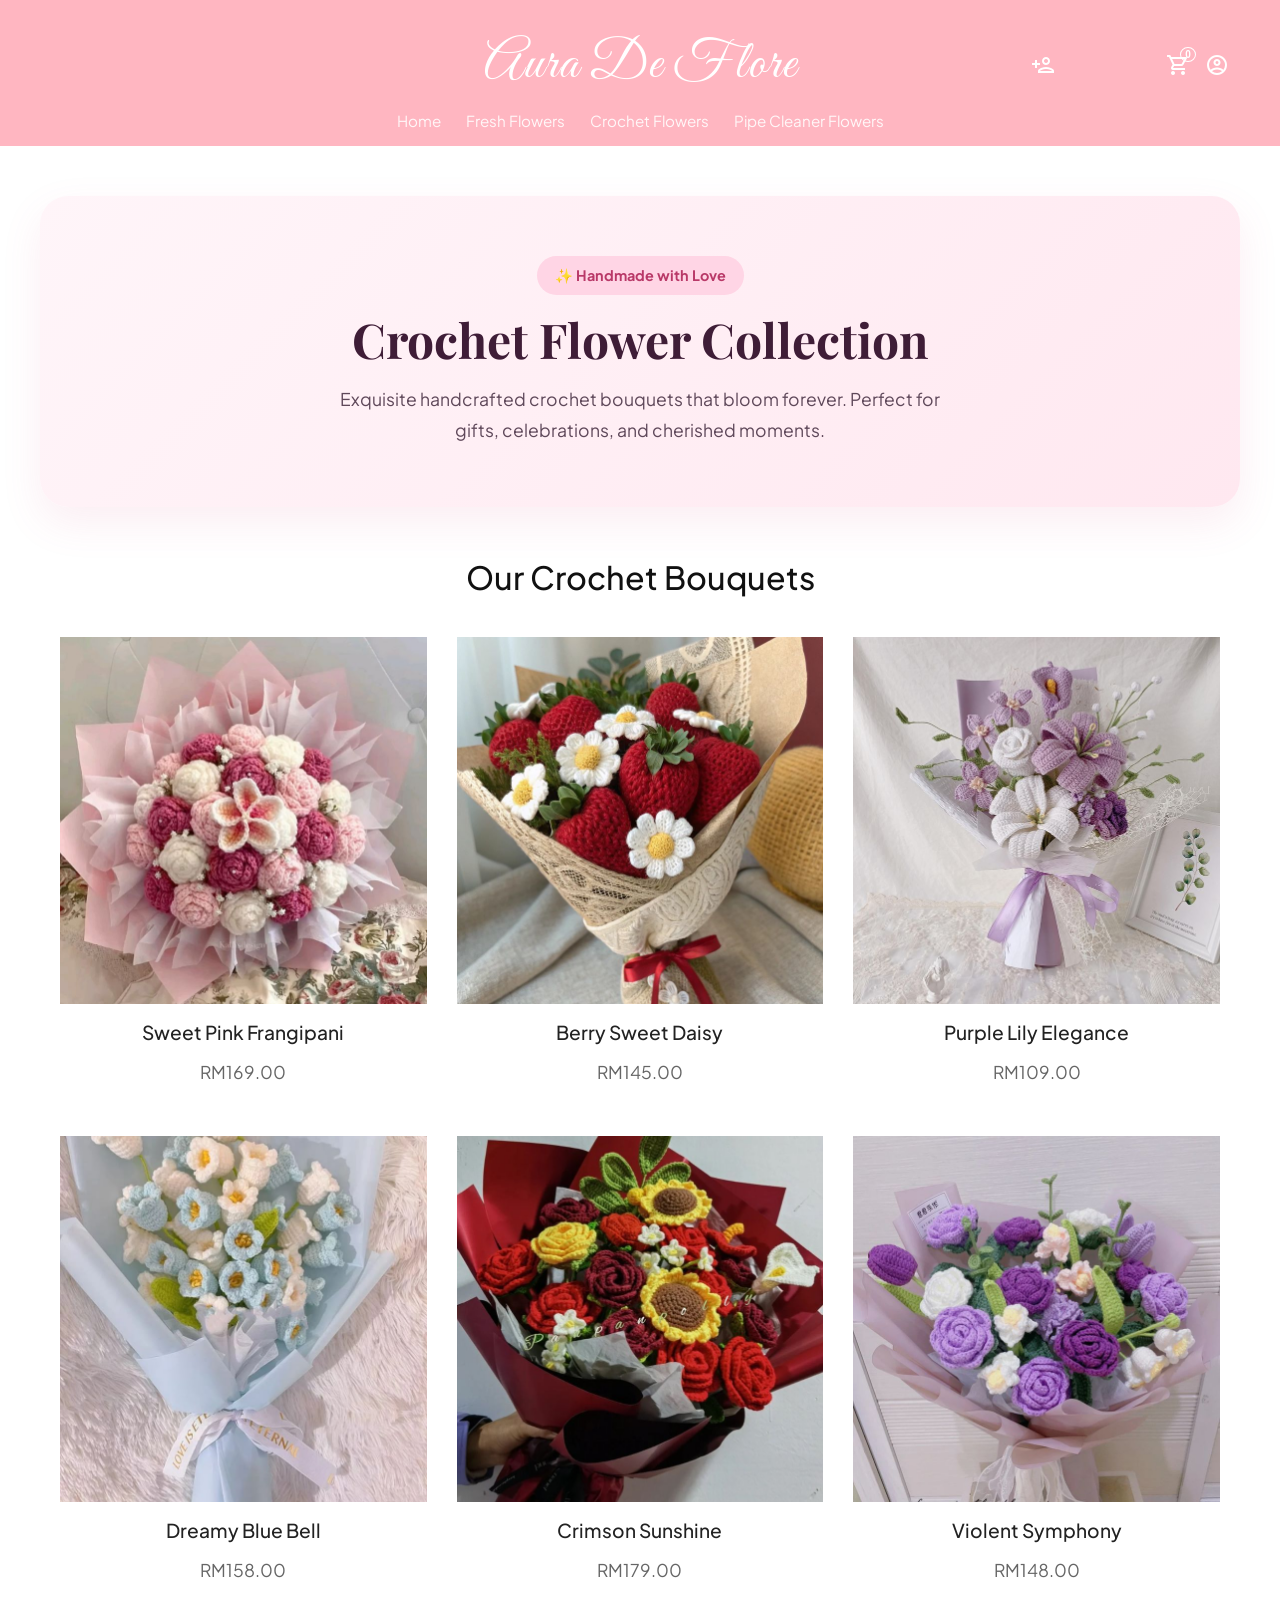
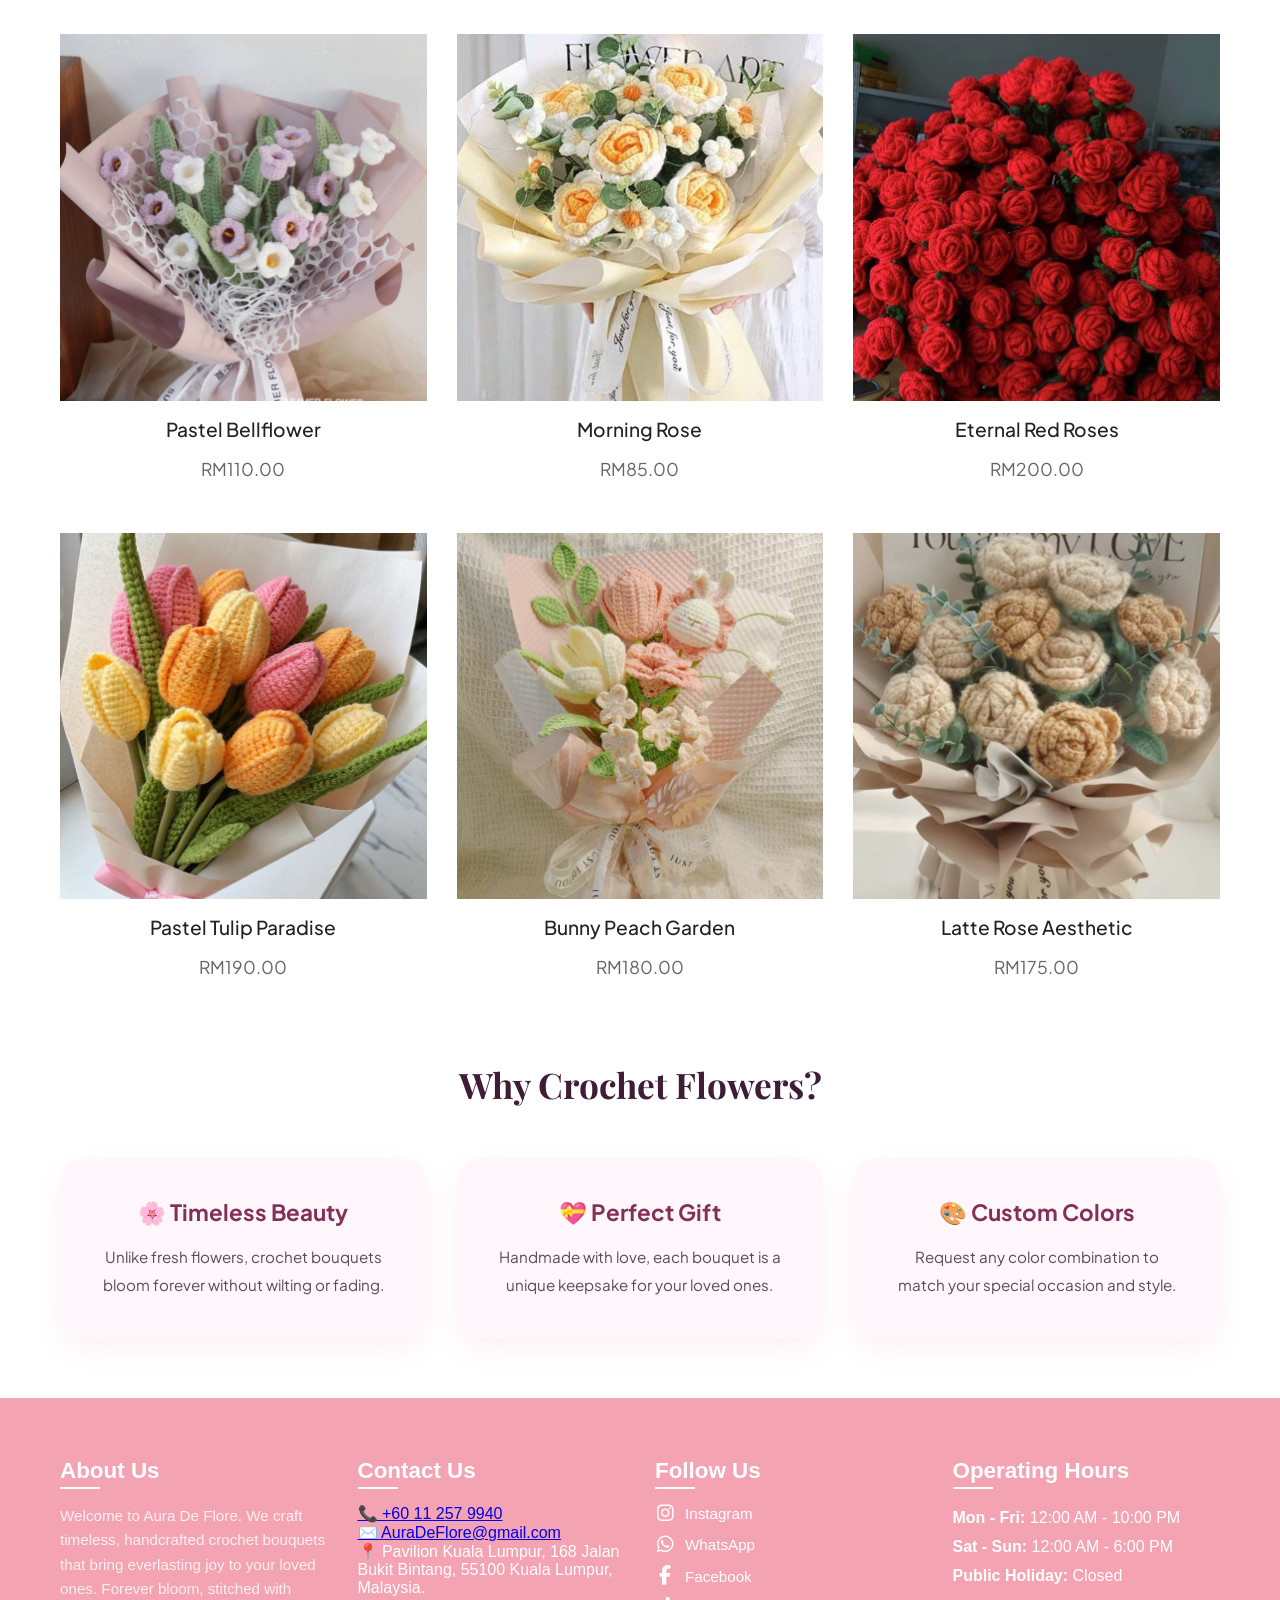
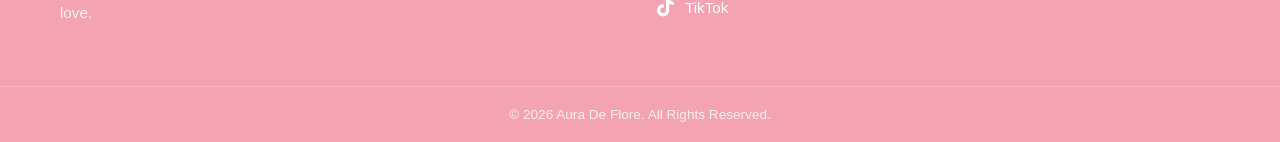
==== commit 00470bc3: "Add files via upload" ====
--- a/Crochetflower.html
+++ b/Crochetflower.html
@@ -4,12 +4,12 @@
         <meta charset="UTF-8">
         <meta name="viewport" content="width=device-width, initial-scale=1.0">
         <title>Aura De Flore - Crochet Flowers</title>
-        <link rel="icon" type="image/png" href="../flower image/9.jpg">
+        <link rel="icon" type="image/png" href="flower image/9.jpg">
         <link href="https://fonts.googleapis.com/icon?family=Material+Icons+Outlined" rel="stylesheet">
         <link href="https://fonts.googleapis.com/css2?family=Plus+Jakarta+Sans:wght@300;400;500;600;700&family=Playfair+Display:wght@700&family=Great+Vibes&display=swap" rel="stylesheet">
         <link rel="stylesheet" href="https://cdnjs.cloudflare.com/ajax/libs/font-awesome/6.4.0/css/all.min.css">
-        <link rel="stylesheet" href="../css/crochet.css">
-        <link rel="stylesheet" href="../css/style.css">
+        <link rel="stylesheet" href="crochet.css">
+        <link rel="stylesheet" href="style.css">
     </head>
     <body>
         <header class="klcg-header">
@@ -53,7 +53,7 @@
                 <div class="products-grid">
                     <div class="product-card">
                         <div class="product-image-box">
-                            <img src="../flower image/1.jpg" alt="Purple Crochet Bouquet">
+                            <img src="flower image/1.jpg" alt="Purple Crochet Bouquet">
                         </div>
                         <h3 class="product-title">Sweet Pink Frangipani</h3>
                         <p class="product-price">RM169.00</p>
@@ -61,7 +61,7 @@
 
                     <div class="product-card">
                         <div class="product-image-box">
-                            <img src="../flower image/2.jpg" alt="Pink Crochet Bouquet">
+                            <img src="flower image/2.jpg" alt="Pink Crochet Bouquet">
                         </div>
                         <h3 class="product-title">Berry Sweet Daisy</h3>
                         <p class="product-price">RM145.00</p>
@@ -69,7 +69,7 @@
 
                     <div class="product-card">
                         <div class="product-image-box">
-                            <img src="../flower image/3.jpg" alt="Tulip Crochet Bouquet">
+                            <img src="flower image/3.jpg" alt="Tulip Crochet Bouquet">
                         </div>
                         <h3 class="product-title">Purple Lily Elegance</h3>
                         <p class="product-price">RM109.00</p>
@@ -77,7 +77,7 @@
 
                     <div class="product-card">
                         <div class="product-image-box">
-                            <img src="../flower image/4.jpg" alt="Mixed Crochet Flowers">
+                            <img src="flower image/4.jpg" alt="Mixed Crochet Flowers">
                         </div>
                         <h3 class="product-title">Dreamy Blue Bell</h3>
                         <p class="product-price">RM158.00</p>
@@ -85,7 +85,7 @@
 
                     <div class="product-card">
                         <div class="product-image-box">
-                            <img src="../flower image/5.jpg" alt="Combo Bouquet 1">
+                            <img src="flower image/5.jpg" alt="Combo Bouquet 1">
                         </div>
                         <h3 class="product-title">Crimson Sunshine</h3>
                         <p class="product-price">RM179.00</p>
@@ -93,7 +93,7 @@
 
                     <div class="product-card">
                         <div class="product-image-box">
-                            <img src="../flower image/6.jpg" alt="Combo Bouquet 2">
+                            <img src="flower image/6.jpg" alt="Combo Bouquet 2">
                         </div>
                         <h3 class="product-title">Violent Symphony</h3>
                         <p class="product-price">RM148.00</p>
@@ -101,7 +101,7 @@
 
                     <div class="product-card">
                         <div class="product-image-box">
-                            <img src="../flower image/7.jpg" alt="Combo Bouquet 3">
+                            <img src="flower image/7.jpg" alt="Combo Bouquet 3">
                         </div>
                         <h3 class="product-title">Pastel Bellflower</h3>
                         <p class="product-price">RM110.00</p>
@@ -109,7 +109,7 @@
 
                     <div class="product-card">
                         <div class="product-image-box">
-                            <img src="../flower image/8.jpg" alt="Blush Tulip">
+                            <img src="flower image/8.jpg" alt="Blush Tulip">
                         </div>
                         <h3 class="product-title">Morning Rose</h3>
                         <p class="product-price">RM85.00</p>
@@ -117,7 +117,7 @@
 
                     <div class="product-card">
                         <div class="product-image-box">
-                            <img src="../flower image/9.jpg" alt="Sunny Crochet">
+                            <img src="flower image/9.jpg" alt="Sunny Crochet">
                         </div>
                         <h3 class="product-title">Eternal Red Roses</h3>
                         <p class="product-price">RM200.00</p>
@@ -125,7 +125,7 @@
 
                     <div class="product-card">
                         <div class="product-image-box">
-                            <img src="../flower image/10.jpg" alt="Red Crochet">
+                            <img src="flower image/10.jpg" alt="Red Crochet">
                         </div>
                         <h3 class="product-title">Pastel Tulip Paradise</h3>
                         <p class="product-price">RM190.00</p>
@@ -133,7 +133,7 @@
 
                     <div class="product-card">
                         <div class="product-image-box">
-                            <img src="../flower image/11.jpg" alt="Pipe Cleaner Flowers">
+                            <img src="flower image/11.jpg" alt="Pipe Cleaner Flowers">
                         </div>
                         <h3 class="product-title">Bunny Peach Garden</h3>
                         <p class="product-price">RM180.00</p>
@@ -141,7 +141,7 @@
 
                     <div class="product-card">
                         <div class="product-image-box">
-                            <img src="../flower image/12.jpg" alt="Colorful Flowers">
+                            <img src="flower image/12.jpg" alt="Colorful Flowers">
                         </div>
                         <h3 class="product-title">Latte Rose Aesthetic</h3>
                         <p class="product-price">RM175.00</p>
@@ -149,7 +149,7 @@
                 </div>
             </section>
             
-             <script src="../js/script.js"></script>
+             <script src="script.js"></script>
 
             <section class="about-crochet">
                 <h2>Why Crochet Flowers?</h2>
@@ -178,8 +178,8 @@
                 </div>
                 <div class="footer-column contact-col">
                     <h3>Contact Us</h3>
-                     <p><a href="https://wa.me/60112579940" target="_blank">📞 +60 11 257 9940</a></p>
-                     <p><a href="mailto:AuraDeFlore@gmail.com">✉️ AuraDeFlore@gmail.com</a></p>
+                    <p><a href="https://wa.me/60112579940" target="_blank">📞 +60 11 257 9940</a></p>
+                    <p><a href="mailto:AuraDeFlore@gmail.com">✉️ AuraDeFlore@gmail.com</a></p>
                      <p>
        <a href="https://www.google.com/maps/search/?api=1&query=Pavilion+Kuala+Lumpur+168+Jalan+Bukit+Bintang+55100+Kuala+Lumpur" target="_blank" class="footer-maps-link">
          📍 Pavilion Kuala Lumpur, 168 Jalan Bukit Bintang, 55100 Kuala Lumpur, Malaysia.
@@ -239,7 +239,7 @@
     </div>
 </div>
 
-
+<!-- === 2. LOGIN MODAL === -->
 <div id="loginModal" class="cart-modal">
     <div class="cart-modal-content">
         <span class="close-modal" onclick="closeLogin()">&times;</span>
--- a/crochet.css
+++ b/crochet.css
@@ -0,0 +1,92 @@
+/* Crochet-specific styles (restored) */
+.crochet-hero {
+    max-width: 1200px;
+    margin: 50px auto;
+    padding: 60px 20px;
+    text-align: center;
+    background: linear-gradient(135deg, #fff5f9 0%, #ffe8f0 100%);
+    border-radius: 28px;
+    box-shadow: 0 16px 40px rgba(212, 91, 136, 0.1);
+}
+
+.hero-badge {
+    display: inline-block;
+    background-color: #ffd5e5;
+    color: #b93968;
+    padding: 10px 18px;
+    border-radius: 999px;
+    font-weight: 700;
+    margin-bottom: 18px;
+    font-size: 0.9rem;
+}
+
+.hero-title {
+    font-family: 'Playfair Display', serif;
+    font-size: 3rem;
+    color: #3f1d37;
+    margin-bottom: 18px;
+    line-height: 1.1;
+}
+
+.hero-description {
+    font-size: 1.1rem;
+    color: #5f485a;
+    max-width: 600px;
+    margin: 0 auto;
+    line-height: 1.8;
+}
+
+.about-crochet {
+    max-width: 1200px;
+    margin: 60px auto;
+    padding: 0 20px;
+}
+
+.about-crochet h2 {
+    font-size: 2.2rem;
+    text-align: center;
+    margin-bottom: 50px;
+    color: #3f1d37;
+    font-family: 'Playfair Display', serif;
+}
+
+.about-grid {
+    display: grid;
+    grid-template-columns: repeat(3, 1fr);
+    gap: 30px;
+}
+
+.about-item {
+    background-color: #fff7fb;
+    padding: 40px;
+    border-radius: 24px;
+    text-align: center;
+    box-shadow: 0 12px 28px rgba(212, 91, 136, 0.08);
+    transition: transform 0.3s ease;
+}
+
+.about-item:hover {
+    transform: translateY(-6px);
+}
+
+.about-item h3 {
+    font-size: 1.4rem;
+    color: #842f57;
+    margin-bottom: 16px;
+}
+
+.about-item p {
+    color: #5f485a;
+    line-height: 1.8;
+    font-size: 0.95rem;
+}
+.header-top {
+    display: flex;
+    justify-content: space-between; /* Agihkan ruang sama rata antara Kiri, Tengah, Kanan */
+    align-items: center;            /* Paksa semua benda duduk sebaris tegak (vertical center) */
+    position: relative;
+    width: 100%;
+    padding: 20px 4%;               /* Lebih ruang atas/bawah untuk header top */
+    min-height: 90px;               /* Pastikan header top tidak terlalu rapat */
+    box-sizing: border-box;
+}
--- a/style.css
+++ b/style.css
@@ -0,0 +1,799 @@
+
+* {
+    margin: 0;
+    padding: 0;
+    box-sizing: border-box;
+}
+
+body {
+    font-family: 'Plus Jakarta Sans', sans-serif;
+    background-color: #ffffff;
+}
+
+
+.klcg-header {
+    background-color: lightpink; 
+    color: #ffffff;
+    padding: 20px 4% 15px 4%;
+    width: 100%;
+}
+
+
+.header-top {
+    display: flex;
+    justify-content: space-between; 
+    align-items: center;         
+    position: relative;
+    width: 100%;
+    padding: 15px 4%;               
+    box-sizing: border-box;
+    
+}
+
+.menu-btn-left {
+    
+    position:static;
+    background: none;
+    border: none;
+    color: #ffffff;         
+    cursor: pointer;
+    display: flex;
+    align-items: center;
+    z-index: 20;
+    flex: 1;                        
+    justify-content: flex-start;    
+}
+
+
+
+.logo-text {
+    font-family: 'Great Vibes', cursive; 
+    font-size: 3.4rem; 
+    font-weight: normal;
+    letter-spacing: 1px;
+    text-align:center;
+    
+    
+    position: absolute;
+    left: 50%;
+    top: 50%;
+    transform: translate(-50%, -50%); 
+    
+    width: auto;
+    white-space: nowrap;            
+    z-index: 10;
+    
+}
+
+.header-icons {
+    position: absolute;
+    right: 0;
+    display: flex;
+    gap: 15px;
+    align-items: center;
+    justify-content: flex-end;
+}
+
+.icon-btn {
+    background: none;
+    border: none;
+    color: #ffffff;
+    cursor: pointer;
+    position: relative;
+    display: flex;
+    align-items: center;
+    justify-content: center;
+}
+
+.cart-badge {
+    position: absolute;
+    top: -6px;
+    right: -6px;
+    background-color: transparent;
+    border: 1px solid #ffffff;
+    color: #ffffff;
+    font-size: 10px;
+    padding: 1px 4px;
+    border-radius: 50%;
+    font-weight: 600;
+}
+
+.header-nav {
+    display: flex;
+    justify-content: center;
+    gap: 25px;
+    list-style: none;
+}
+
+.nav-link {
+    color: #ffffff;
+    text-decoration: none;
+    font-size: 0.95rem;
+    font-weight: 400;
+    opacity: 0.9;
+    transition: opacity 0.2s;
+}
+
+.nav-link:hover {
+    opacity: 1;
+    text-decoration: underline;
+}
+
+
+.banner-container {
+    max-width: 1200px;
+    margin: 30px auto;
+    padding: 0 20px;
+}
+
+
+.hero-slider {
+    width: 100%;
+    position: relative;
+    border-radius: 24px; 
+    overflow: hidden;    
+    box-shadow: 0 8px 24px rgba(0,0,0,0.05);
+}
+
+.slider-wrapper {
+    display: flex;
+    width: 100%;
+    transition: transform 0.5s ease-in-out; 
+}
+
+.slide-item {
+    min-width: 100%; 
+    box-sizing: border-box;
+}
+
+.slide-item img {
+    width: 100%;
+    height: 380px;     
+    object-fit: cover; 
+    display: block;
+}
+
+/* Style Butang Kiri & Kanan */
+.slider-btn {
+    position: absolute;
+    top: 50%;
+    transform: translateY(-50%);
+    background: rgba(255, 255, 255, 0.6);
+    color: #333;
+    border: none;
+    font-size: 1.5rem;
+    padding: 12px 16px;
+    cursor: pointer;
+    border-radius: 50%;
+    transition: background 0.2s;
+    z-index: 10;
+}
+
+.slider-btn:hover {
+    background: rgba(255, 255, 255, 0.9);
+}
+
+.prev-btn { left: 15px; }
+.next-btn { right: 15px; }
+
+
+@media (max-width: 768px) {
+    .slide-item img { height: 220px; }
+    .slider-btn { padding: 8px 12px; font-size: 1rem; }
+}
+
+@media (max-width: 768px) {
+    .logo-text {
+        font-size: 1.8rem;
+    }
+    .header-nav {
+        gap: 12px;
+        flex-wrap: wrap;
+    }
+    .nav-link {
+        font-size: 0.85rem;
+    }
+    .hero-banner-box img {
+        height: 250px; 
+    }
+}
+
+
+.products-section {
+    max-width: 1200px;
+    margin: 50px auto;
+    padding: 0 20px;
+}
+
+.section-title {
+    text-align: center;
+    font-size: 2rem;
+    font-weight: 500;
+    margin-bottom: 40px;
+    color: #111111;
+}
+
+
+.products-grid {
+    display: grid;
+    grid-template-columns: repeat(3, 1fr); 
+    gap: 30px; 
+}
+
+.product-card {
+    display: flex;
+    flex-direction: column;
+}
+
+.product-image-box {
+    width: 100%;
+    aspect-ratio: 1 / 1; 
+    overflow: hidden;
+    margin-bottom: 15px;
+}
+
+.product-image-box img {
+    width: 100%;
+    height: 100%;
+    object-fit: cover;
+    display: block;
+    transition: transform 0.3s ease;
+}
+
+.product-card:hover .product-image-box img {
+    transform: scale(1.03);
+}
+
+.product-title {
+    font-size: 1.2rem;
+    font-weight: 500;
+    line-height: 1.4;
+    margin-bottom: 15px;
+    color: #222222;
+}
+
+.product-price {
+    font-size: 1.1rem;
+    font-weight: 400;
+    color: #666666;
+    margin-bottom: 8px;
+}
+
+.product-rating {
+    display: flex;
+    align-items: center;
+    gap: 8px;
+    font-size: 0.85rem;
+}
+
+.rating-emoji {
+    letter-spacing: -2px;
+}
+
+.rating-count {
+    color: #666666;
+}
+
+
+@media (max-width: 768px) {
+    .products-grid { grid-template-columns: 1fr; }
+}
+
+
+
+.slider-container {
+    position: relative; 
+}
+
+.slider-overlay {
+    position: absolute;
+    top: 40%;
+    left: 50%;
+    transform: translate(-50%, -284%); 
+    
+    width: 80%; 
+    text-align: center;
+    z-index: 10; 
+    pointer-events: none; 
+}
+
+
+.slider-overlay h2 {
+    font-family: 'Great Vibes', cursive; 
+    font-size: 4rem; 
+    color: #ffffff !important; 
+    font-weight: normal;
+    text-shadow: 2px 2px 10px rgba(0, 0, 0, 0.5); 
+}
+
+
+
+.main-footer {
+    background-color: #f3a3b2; 
+    color: #ffffff;
+    padding: 40px 0 20px 0;
+    font-family: 'Poppins', sans-serif;
+    margin-top: 50px; 
+    width: 100%;
+}
+
+
+.footer-container {
+    display: flex;
+    justify-content: space-between;
+    max-width: 1200px;
+    margin: 0 auto;
+    padding: 0 5%;
+    flex-wrap: wrap; 
+    gap: 30px;
+}
+
+
+.footer-column {
+    flex: 1;
+    min-width: 250px; 
+}
+
+.footer-column h3 {
+    font-size: 1.4rem;
+    margin-bottom: 20px;
+    position: relative;
+    font-weight: 600;
+}
+
+
+.footer-column h3::after {
+    content: '';
+    position: absolute;
+    left: 0;
+    bottom: -5px;
+    width: 40px;
+    height: 2px;
+    background-color: #ffffff;
+}
+
+
+.about-col p {
+    font-size: 0.95rem;
+    line-height: 1.6;
+    color: #fff0f2; 
+}
+
+
+.contact-item {
+    margin-bottom: 12px;
+    font-size: 0.95rem;
+}
+
+
+.social-icons {
+    display: flex;
+    flex-direction: column; 
+    gap: 12px;
+}
+
+.social-btn {
+    color: #ffffff;
+    text-decoration: none;
+    font-size: 0.95rem;
+    display: flex;
+    align-items: center;
+    gap: 10px;
+    transition: all 0.3s ease;
+}
+
+
+.social-btn:hover {
+    transform: translateX(5px);
+    color: #fff0f2;
+    opacity: 0.8;
+}
+
+
+.footer-bottom {
+    text-align: center;
+    border-top: 1px solid rgba(255, 255, 255, 0.2);
+    margin-top: 40px;
+    padding-top: 20px;
+    font-size: 0.85rem;
+    color: #fff0f2;
+}
+.social-btn i {
+    font-size: 1.2rem; 
+    width: 20px;       
+    text-align: center;
+}
+
+
+a.product-link, 
+a.product-link:visited {
+    text-decoration: none !important;
+    border-bottom: none !important;
+    color: #333333 !important; 
+}
+
+
+a.product-link:active {
+    text-decoration: none !important;
+    border-bottom: none !important;
+    color: #333333 !important;
+}
+
+
+a.product-link:hover {
+    text-decoration: none !important;
+    border-bottom: none !important;
+}
+
+
+.product-card-link {
+    text-decoration: none !important;
+    color: inherit !important;
+    display: block;
+}
+
+
+.product-card {
+    display: flex !important;
+    flex-direction: column !important;
+    align-items: center !important;
+    text-align: center !important;
+    padding-bottom: 15px;
+}
+
+
+.btn-maroon-fake {
+    display: inline-block !important;
+    background-color: #7A1C2E !important;
+    color: white !important;
+    padding: 10px 25px !important;
+    margin-top: 15px !important;
+    font-size: 0.9rem !important;
+    font-weight: bold !important;
+    border-radius: 25px !important;
+    width: fit-content !important;
+    transition: all 0.3s ease !important;
+}
+
+/* Kesan hover bila customer sentuh kotak kad */
+.product-card-link:hover .btn-maroon-fake {
+    background-color: #5C1321 !important;
+    transform: scale(1.05) !important;
+}
+
+/* Crochet-specific styles (restored) */
+.crochet-hero {
+    max-width: 1200px;
+    margin: 50px auto;
+    padding: 60px 20px;
+    text-align: center;
+    background: linear-gradient(135deg, #fff5f9 0%, #ffe8f0 100%);
+    border-radius: 28px;
+    box-shadow: 0 16px 40px rgba(212, 91, 136, 0.1);
+}
+
+.hero-badge {
+    display: inline-block;
+    background-color: #ffd5e5;
+    color: #b93968;
+    padding: 10px 18px;
+    border-radius: 999px;
+    font-weight: 700;
+    margin-bottom: 18px;
+    font-size: 0.9rem;
+}
+
+.hero-title {
+    font-family: 'Playfair Display', serif;
+    font-size: 3rem;
+    color: #3f1d37;
+    margin-bottom: 18px;
+    line-height: 1.1;
+}
+
+.hero-description {
+    font-size: 1.1rem;
+    color: #5f485a;
+    max-width: 600px;
+    margin: 0 auto;
+    line-height: 1.8;
+}
+
+
+.footer-container {
+    display: flex;
+    justify-content: space-between;
+    align-items: flex-start;
+    flex-wrap: wrap; 
+    gap: 20px;
+}
+
+
+footer .footer-container {
+    display: flex !important;
+    flex-direction: row !important;
+    justify-content: space-between !important;
+    align-items: flex-start !important;
+    flex-wrap: wrap !important; 
+    gap: 30px !important;
+    max-width: 1200px;
+    margin: 0 auto;
+    padding: 20px;
+}
+
+
+.footer-section {
+    flex: 1 1 0 px !important;
+    min-width: 200px !important; 
+    margin-bottom: 20px;
+    box-sizing: border-box;
+}
+
+
+.footer-section.hours ul {
+    list-style: none !important;
+    padding: 0 !important;
+    margin: 0 !important;
+    line-height: 1.8;
+    color: white;
+}
+
+
+.footer-maps-link {
+    color: white !important;          
+    text-decoration: none !important; 
+    transition: opacity 0.2s ease;
+    display: inline-block;
+}
+
+
+.footer-maps-link:hover {
+    text-decoration: underline !important; 
+ 
+    opacity: 0.8;                        
+}
+
+
+.cart-modal {
+    display:none;
+    position: fixed;
+    z-index: 9999; 
+    left: 0;
+    top: 0;
+    width: 100%;
+    height: 100%;
+    background-color: rgba(0, 0, 0, 0.5); 
+}
+
+
+.cart-modal-content {
+    background-color: #fff0f3; 
+    margin: 2% auto;
+    padding:  20px 25px;
+    border: 3px solid #7A1C2E;
+    width: 90%;
+    max-width: 450px;
+    border-radius: 15px;
+    position: relative;
+    box-shadow: 0px 5px 15px rgba(0,0,0,0.2);
+    max-height: 85vh;
+    overflow-y:auto;
+}
+
+
+.close-modal {
+    position: absolute;
+    right: 20px;
+    top: 15px;
+    color: #7A1C2E;
+    font-size: 28px;
+    font-weight: bold;
+    cursor: pointer;
+}
+
+
+#orderForm label {
+    display: block;
+    margin-top: 12px;
+    font-weight: bold;
+    color: #7A1C2E;
+    font-size: 0.95rem;
+}
+
+#orderForm input, #orderForm textarea, #orderForm select {
+    width: 100%;
+    padding: 10px;
+    margin-top: 5px;
+    border: 1px solid #7A1C2E;
+    border-radius: 8px;
+    box-sizing: border-box;
+    background-color: white;
+}
+
+
+.submit-order-btn {
+    background-color: #7A1C2E;
+    color: white;
+    width: 100%;
+    padding: 12px;
+    border: none;
+    border-radius: 25px;
+    font-size: 1rem;
+    font-weight: bold;
+    margin-top: 20px;
+    cursor: pointer;
+    transition: background 0.2s;
+}
+
+.submit-order-btn:hover {
+    background-color: #a8324a;
+}
+
+
+input[type="date"]::-webkit-calendar-picker-indicator {
+    background-color: #fff0f3;
+    padding: 5px;
+    cursor: pointer;
+    border-radius: 5px;
+    filter: invert(18%) sepia(54%) saturate(3474%) hue-rotate(334deg) brightness(81%) contrast(92%); /* Tukar warna ikon jadi maroon */
+}
+
+.about-crochet {
+    max-width: 1200px;
+    margin: 60px auto;
+    padding: 0 20px;
+}
+
+.about-crochet h2 {
+    font-size: 2.2rem;
+    text-align: center;
+    margin-bottom: 50px;
+    color: #3f1d37;
+    font-family: 'Playfair Display', serif;
+}
+
+.about-grid {
+    display: grid;
+    grid-template-columns: repeat(3, 1fr);
+    gap: 30px;
+}
+
+.about-item {
+    background-color: #fff7fb;
+    padding: 40px;
+    border-radius: 24px;
+    text-align: center;
+    box-shadow: 0 12px 28px rgba(212, 91, 136, 0.08);
+    transition: transform 0.3s ease;
+}
+
+.about-item:hover {
+    transform: translateY(-6px);
+}
+
+.about-item h3 {
+    font-size: 1.4rem;
+    color: #842f57;
+    margin-bottom: 16px;
+}
+
+.about-item p {
+    color: #5f485a;
+    line-height: 1.8;
+    font-size: 0.95rem;
+}
+
+
+.order-form-style {
+    display: flex;
+    flex-direction: column;
+    gap: 10px; 
+}
+
+.order-form-style label {
+    display: block;
+    text-align: left;
+    color: #7A1C2E;
+    font-weight: bold;
+    margin-top: 10px;
+}
+
+.order-form-style input, 
+.order-form-style select {
+    width: 100%;
+    padding: 10px;
+    border: 1px solid #7A1C2E;
+    border-radius: 8px;
+    box-sizing: border-box; 
+}
+
+/* === KOD RESPONSIVE UNTUK POV PHONE (SCREEN BAWAH 768px) === */
+@media (max-width: 768px) {
+    
+    /* 1. Susun semula header biar ada ruang */
+    header {
+        flex-direction: column; /* Paksa logo duduk atas, icon duduk bawah atau sebaliknya */
+        gap: 10px;
+        padding: 15px 10px;
+    }
+
+    /* 2. Kecilkan saiz tulisan Logo Aura De Flore biar tak makan space */
+    header h1, .logo { 
+        font-size: 1.8rem !important; 
+        text-align: center;
+        width: 100%;
+    }
+
+    /* 3. Atur kedudukan container icon supaya maintain sebaris and tak bertindih */
+    .header-icons, .icon-container {
+        display: flex;
+        justify-content: center;
+        gap: 15px;
+        width: 100%;
+    }
+
+    /* 4. Kecilkan sikit tulisan menu navigation */
+    nav a {
+        font-size: 0.85rem !important;
+        padding: 5px 8px;
+    }
+}
+
+/* === KOD RESPONSIVE BACKUP - RESET TOTAL FOR PHONE === */
+@media (max-width: 768px) {
+    
+    /* 1. Paksa header susun bertingkat (Logo atas, Icons bawah) */
+    header {
+        display: flex !important;
+        flex-direction: column !important;
+        align-items: center !important;
+        justify-content: center !important;
+        position: relative !important;
+        top: 0 !important;
+        left: 0 !important;
+        transform: none !important;
+        width: 100% !important;
+        padding: 15px 0 !important;
+        gap: 12px !important;
+    }
+
+    /* 2. Bebaskan tulisan logo daripada hancur bertindih */
+    header h1, .logo, header .logo-text { 
+        position: static !important;
+        font-size: 1.8rem !important; 
+        text-align: center !important;
+        margin: 0 auto !important;
+        width: auto !important;
+        transform: none !important;
+    }
+
+    /* 3. Paksa container icon duduk baris bawah and beratur sebaris */
+    header div, .header-icons, .icon-container, .right-menu {
+        position: static !important;
+        display: flex !important;
+        flex-direction: row !important; /* Kekal sebaris melintang */
+        justify-content: center !important;
+        align-items: center !important;
+        gap: 20px !important; /* Jarakkan sikit antara butang akaun, cart, login */
+        width: 100% !important;
+        margin: 0 auto !important;
+        transform: none !important;
+    }
+
+    /* 4. Pastikan menu navigasi bawah tak serabut */
+    nav {
+        display: flex !important;
+        flex-wrap: wrap !important;
+        justify-content: center !important;
+        gap: 8px !important;
+        padding: 10px 5px !important;
+    }
+
+    nav a {
+        font-size: 0.85rem !important;
+        padding: 4px 6px !important;
+        text-align:center;
+    }
+}
+
+
